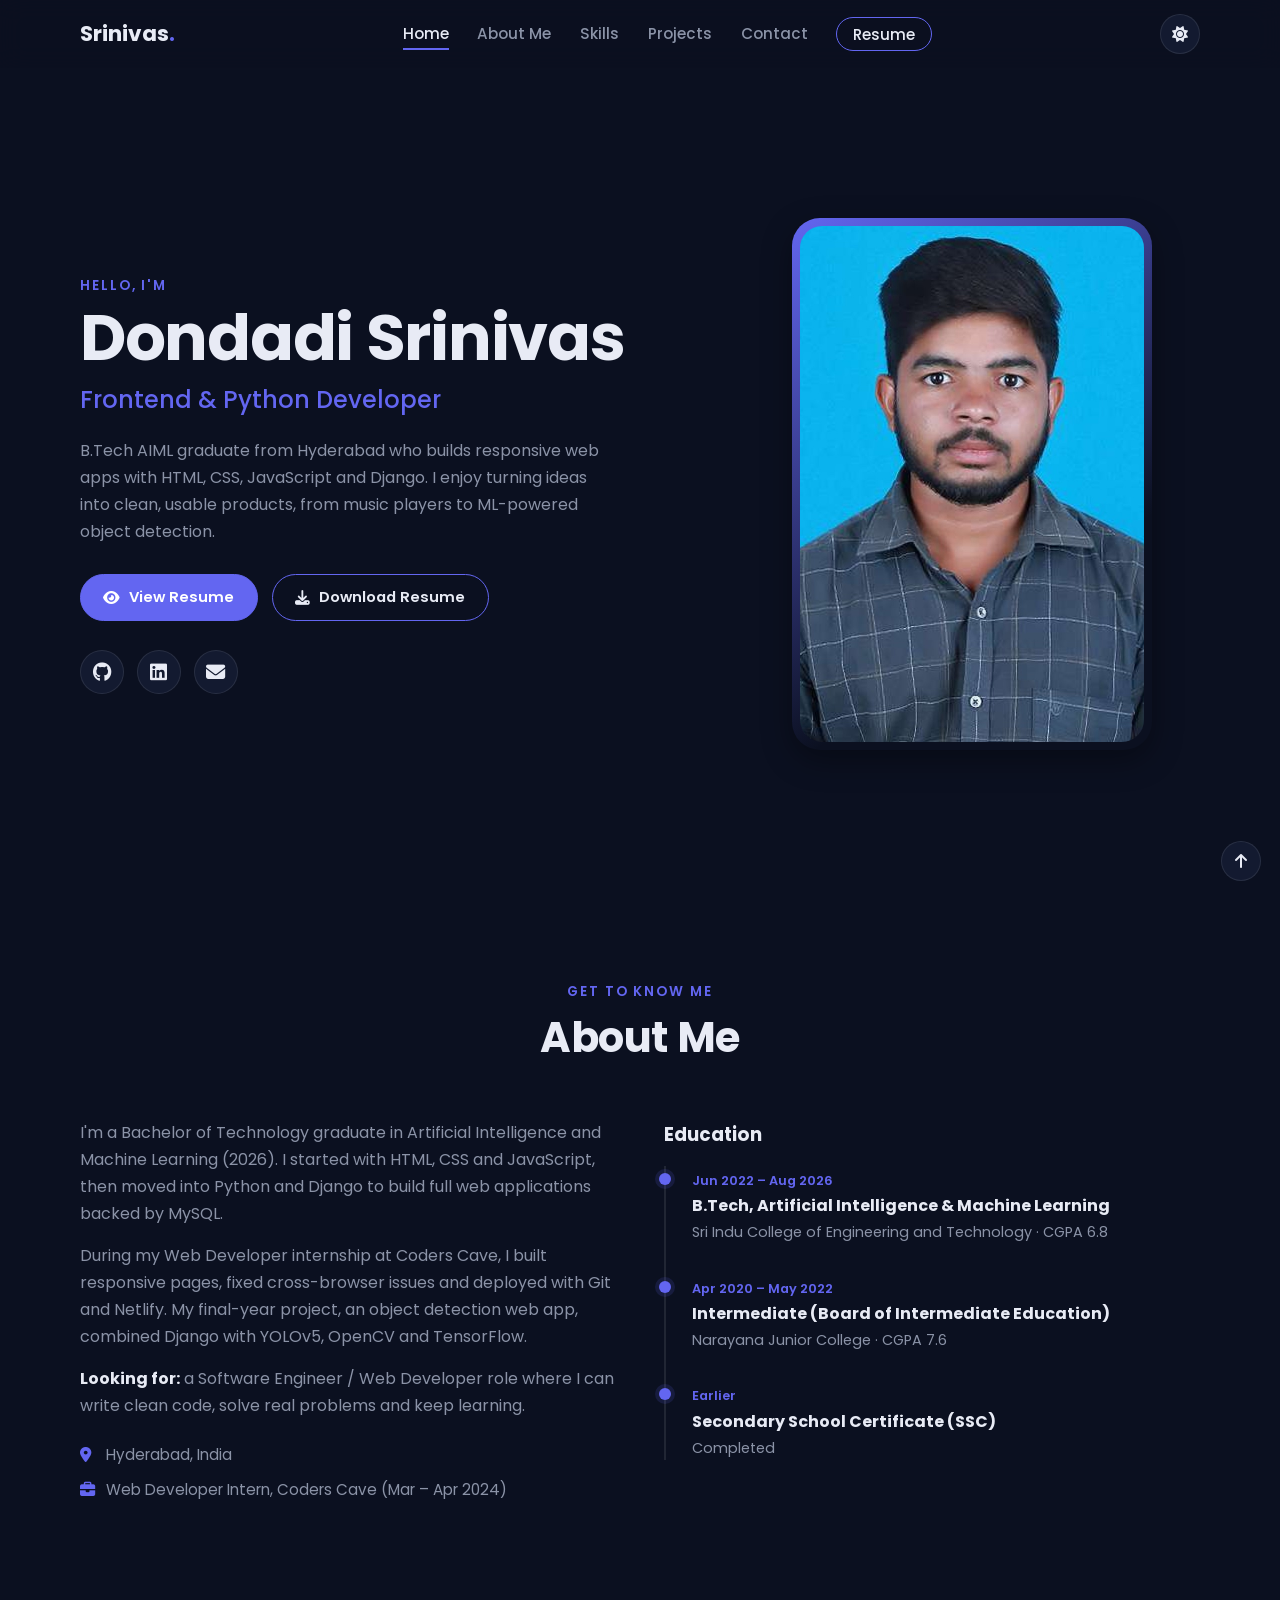
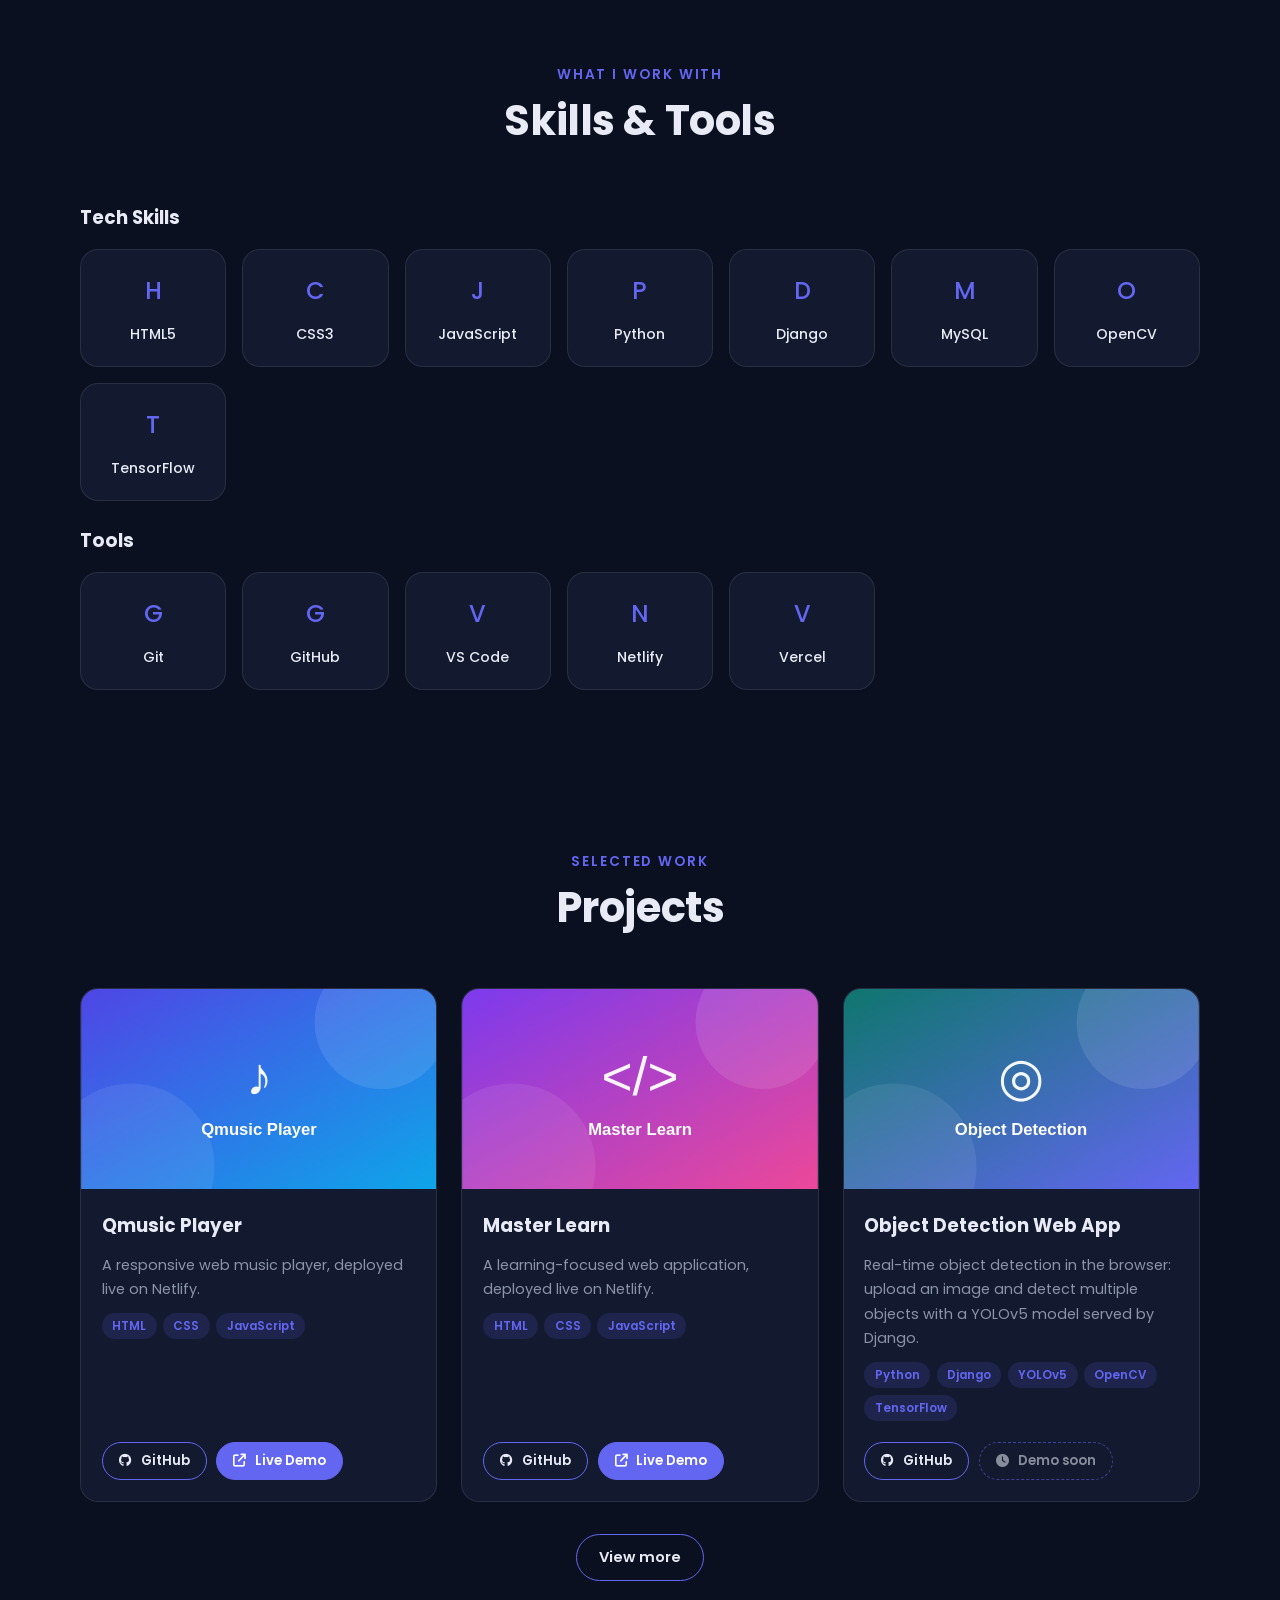
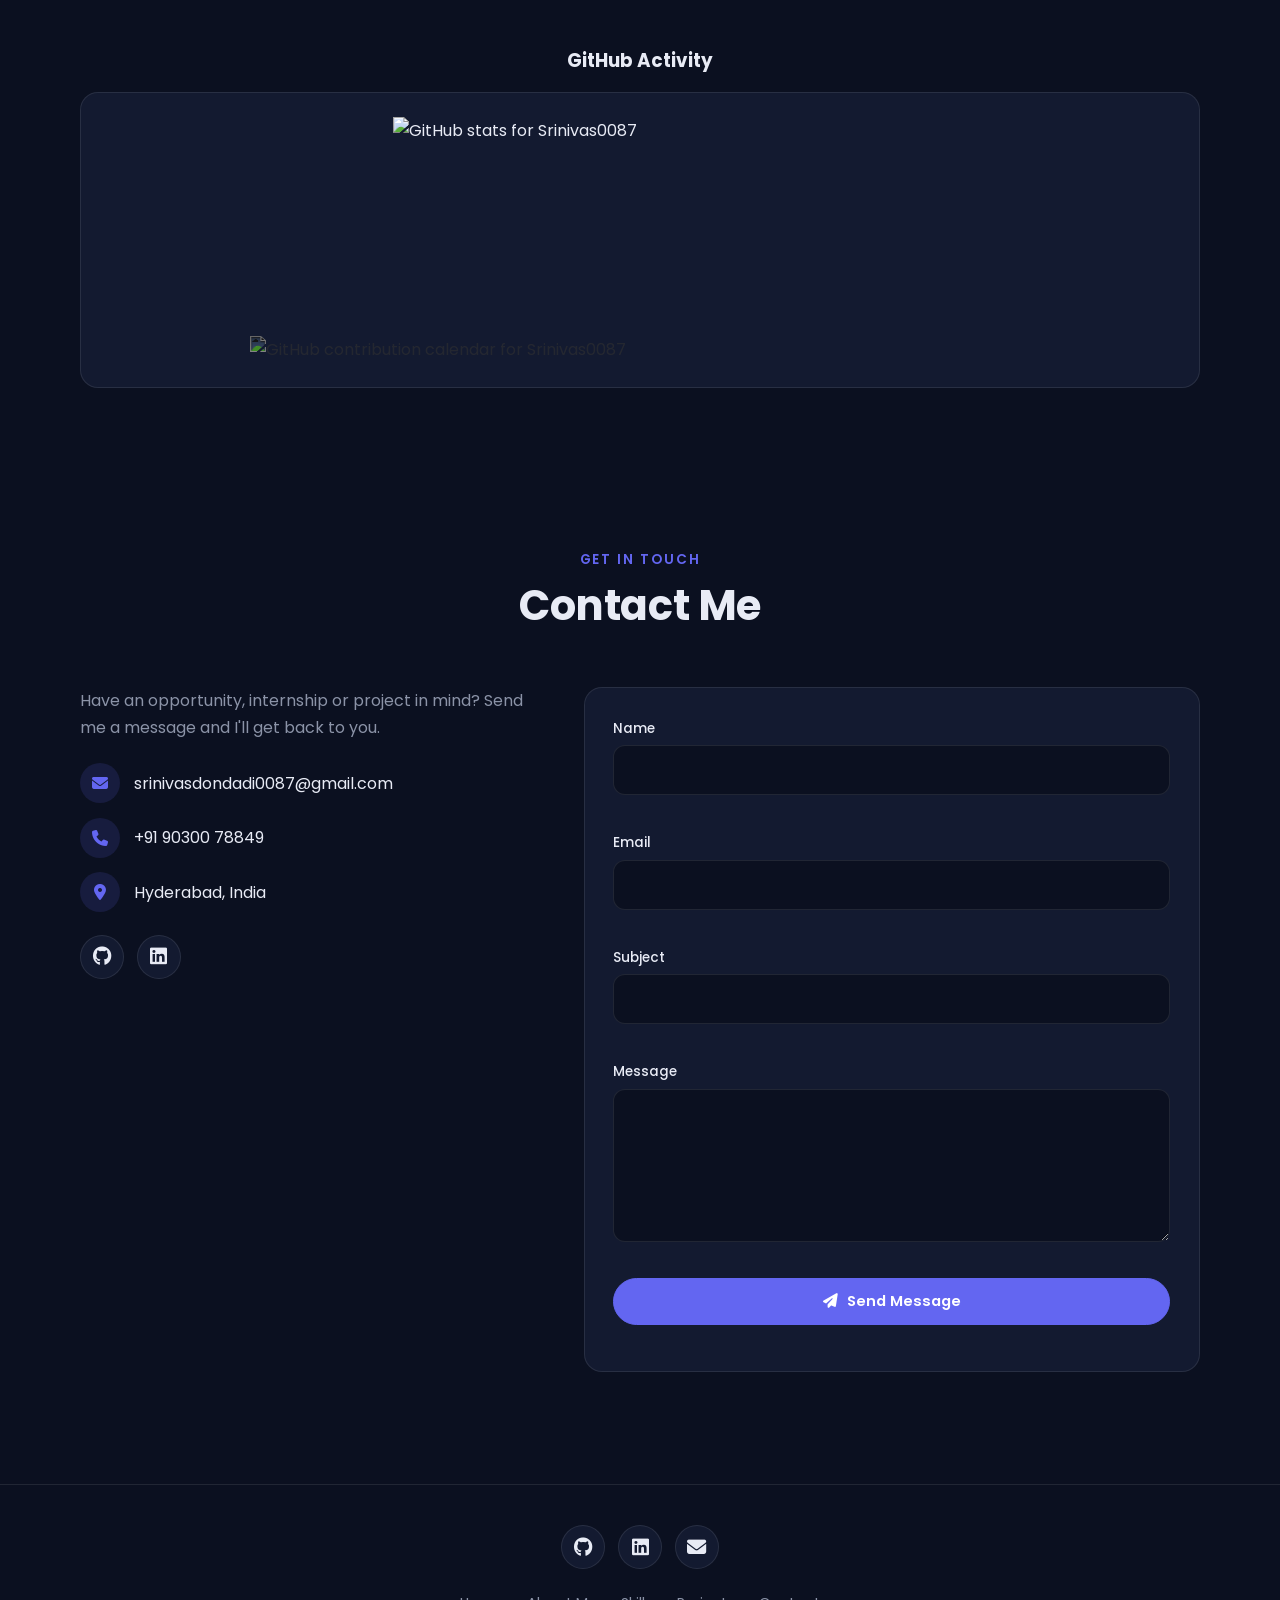
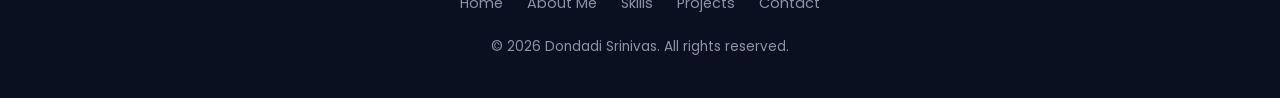
==== PORTFILO/index.html @ fb0a95f9 "add the new codes commited" ====
<!DOCTYPE html>
<html lang="en" data-theme="dark">
<head>
  <meta charset="UTF-8" />
  <meta name="viewport" content="width=device-width, initial-scale=1.0" />
  <title>Dondadi Srinivas | Frontend &amp; Python Developer</title>
  <meta name="description" content="Portfolio of Dondadi Srinivas, B.Tech AIML graduate and frontend / Python (Django) developer based in Hyderabad, India." />
  <meta name="theme-color" content="#0b1020" />
  <link rel="icon" href="data:image/svg+xml,%3Csvg xmlns='http://www.w3.org/2000/svg' viewBox='0 0 100 100'%3E%3Crect width='100' height='100' rx='22' fill='%236366f1'/%3E%3Ctext x='50' y='68' font-size='56' font-family='Arial' font-weight='700' fill='white' text-anchor='middle'%3ES%3C/text%3E%3C/svg%3E" />
  <link rel="preconnect" href="https://fonts.googleapis.com" />
  <link rel="preconnect" href="https://fonts.gstatic.com" crossorigin />
  <link rel="stylesheet" href="https://fonts.googleapis.com/css2?family=Poppins:wght@300;400;500;600;700&display=swap" />
  <link rel="stylesheet" href="https://cdnjs.cloudflare.com/ajax/libs/font-awesome/6.7.2/css/all.min.css" crossorigin="anonymous" referrerpolicy="no-referrer" />
  <link rel="stylesheet" href="style.css" />
  <script>
    // Apply saved theme before paint (avoids flash)
    try { var t = localStorage.getItem("theme"); if (t) document.documentElement.setAttribute("data-theme", t); } catch (e) {}
  </script>
</head>
<body>
  <a class="skip-link" href="#home">Skip to content</a>

  <header id="navbar">
    <nav class="nav container" aria-label="Main">
      <a href="#home" class="logo">Srinivas<span>.</span></a>
      <ul class="nav-links" id="nav-links">
        <li><a href="#home">Home</a></li>
        <li><a href="#about">About Me</a></li>
        <li><a href="#skills">Skills</a></li>
        <li><a href="#projects">Projects</a></li>
        <li><a href="#contact">Contact</a></li>
        <li><a href="assets/Dondadi-Srinivas-Resume.pdf" target="_blank" rel="noopener" class="nav-resume">Resume</a></li>
      </ul>
      <div class="nav-actions">
        <button class="icon-btn" id="theme-toggle" aria-label="Toggle dark / light mode"><i class="fa-solid fa-moon"></i></button>
        <button class="icon-btn menu-btn" id="menu-btn" aria-label="Open menu" aria-expanded="false" aria-controls="nav-links"><i class="fa-solid fa-bars"></i></button>
      </div>
    </nav>
  </header>

  <main>
    <!-- HOME -->
    <section id="home" class="hero container">
      <div class="hero-text reveal">
        <p class="eyebrow">Hello, I'm</p>
        <h1>Dondadi Srinivas</h1>
        <p class="role">Frontend &amp; Python Developer</p>
        <p class="intro">
          B.Tech AIML graduate from Hyderabad who builds responsive web apps with HTML, CSS, JavaScript and Django.
          I enjoy turning ideas into clean, usable products, from music players to ML-powered object detection.
        </p>
        <div class="btn-row">
          <!-- TODO: replace href with your Google Drive "view" link -->
          <a class="btn btn-primary" id="view-resume" href="assets/Dondadi-Srinivas-Resume.pdf" target="_blank" rel="noopener"><i class="fa-solid fa-eye"></i> View Resume</a>
          <a class="btn btn-outline" href="assets/Dondadi-Srinivas-Resume.pdf" download="Dondadi-Srinivas-Resume.pdf"><i class="fa-solid fa-download"></i> Download Resume</a>
        </div>
        <div class="socials">
          <a href="https://github.com/Srinivas0087" target="_blank" rel="noopener" aria-label="GitHub"><i class="fa-brands fa-github"></i></a>
          <a href="https://www.linkedin.com/in/srinivas-dondadi/" target="_blank" rel="noopener" aria-label="LinkedIn"><i class="fa-brands fa-linkedin"></i></a>
          <a href="mailto:srinivasdondadi0087@gmail.com" aria-label="Email"><i class="fa-solid fa-envelope"></i></a>
        </div>
      </div>
      <div class="hero-photo reveal">
        <div class="photo-ring"><img src="assets/profile.jpg" alt="Portrait of Dondadi Srinivas" width="388" height="516" /></div>
      </div>
    </section>

    <!-- ABOUT + EDUCATION -->
    <section id="about" class="section container">
      <header class="section-head reveal"><p class="eyebrow">Get to know me</p><h2>About Me</h2></header>
      <div class="about-grid">
        <div class="reveal">
          <p>I'm a Bachelor of Technology graduate in Artificial Intelligence and Machine Learning (2026). I started with HTML, CSS and JavaScript, then moved into Python and Django to build full web applications backed by MySQL.</p>
          <p>During my Web Developer internship at Coders Cave, I built responsive pages, fixed cross-browser issues and deployed with Git and Netlify. My final-year project, an object detection web app, combined Django with YOLOv5, OpenCV and TensorFlow.</p>
          <p><strong>Looking for:</strong> a Software Engineer / Web Developer role where I can write clean code, solve real problems and keep learning.</p>
          <ul class="facts">
            <li><i class="fa-solid fa-location-dot"></i> Hyderabad, India</li>
            <li><i class="fa-solid fa-briefcase"></i> Web Developer Intern, Coders Cave (Mar – Apr 2024)</li>
          </ul>
        </div>
        <div class="reveal">
          <h3 class="sub">Education</h3>
          <ol class="timeline">
            <li>
              <span class="when">Jun 2022 – Aug 2026</span>
              <h4>B.Tech, Artificial Intelligence &amp; Machine Learning</h4>
              <p>Sri Indu College of Engineering and Technology · CGPA 6.8</p>
            </li>
            <li>
              <span class="when">Apr 2020 – May 2022</span>
              <h4>Intermediate (Board of Intermediate Education)</h4>
              <p>Narayana Junior College · CGPA 7.6</p>
            </li>
            <li>
              <span class="when">Earlier</span>
              <h4>Secondary School Certificate (SSC)</h4>
              <p>Completed</p>
            </li>
          </ol>
        </div>
      </div>
    </section>

    <!-- SKILLS -->
    <section id="skills" class="section container">
      <header class="section-head reveal"><p class="eyebrow">What I work with</p><h2>Skills &amp; Tools</h2></header>
      <h3 class="sub reveal">Tech Skills</h3>
      <ul class="chips reveal" id="tech-skills"></ul>
      <h3 class="sub reveal">Tools</h3>
      <ul class="chips reveal" id="tools"></ul>
    </section>

    <!-- PROJECTS -->
    <section id="projects" class="section container">
      <header class="section-head reveal"><p class="eyebrow">Selected work</p><h2>Projects</h2></header>
      <div class="cards" id="project-grid"></div>
      <div class="center"><button class="btn btn-outline" id="more-btn" hidden>View more</button></div>

      <h3 class="sub reveal github-title">GitHub Activity</h3>
      <div class="github reveal">
        <img id="gh-stats" alt="GitHub stats for Srinivas0087" loading="lazy" width="495" height="195"
             src="https://github-readme-stats.vercel.app/api?username=Srinivas0087&show_icons=true&hide_border=true&bg_color=00000000&title_color=6366f1&icon_color=6366f1&text_color=8b93a7" />
        <img id="gh-calendar" alt="GitHub contribution calendar for Srinivas0087" loading="lazy"
             src="https://ghchart.rshah.org/6366f1/Srinivas0087" />
      </div>
    </section>

    <!-- CONTACT -->
    <section id="contact" class="section container">
      <header class="section-head reveal"><p class="eyebrow">Get in touch</p><h2>Contact Me</h2></header>
      <div class="contact-grid">
        <div class="contact-info reveal">
          <p>Have an opportunity, internship or project in mind? Send me a message and I'll get back to you.</p>
          <ul>
            <li><i class="fa-solid fa-envelope"></i><a href="mailto:srinivasdondadi0087@gmail.com">srinivasdondadi0087@gmail.com</a></li>
            <li><i class="fa-solid fa-phone"></i><a href="tel:+919030078849">+91 90300 78849</a></li>
            <li><i class="fa-solid fa-location-dot"></i><span>Hyderabad, India</span></li>
          </ul>
          <div class="socials">
            <a href="https://github.com/Srinivas0087" target="_blank" rel="noopener" aria-label="GitHub"><i class="fa-brands fa-github"></i></a>
            <a href="https://www.linkedin.com/in/srinivas-dondadi/" target="_blank" rel="noopener" aria-label="LinkedIn"><i class="fa-brands fa-linkedin"></i></a>
          </div>
        </div>
        <form id="contact-form" class="form reveal" novalidate>
          <div class="field"><label for="name">Name</label><input id="name" name="name" type="text" autocomplete="name" required minlength="2" /><small class="err" data-for="name"></small></div>
          <div class="field"><label for="email">Email</label><input id="email" name="email" type="email" autocomplete="email" required /><small class="err" data-for="email"></small></div>
          <div class="field"><label for="subject">Subject</label><input id="subject" name="subject" type="text" required minlength="3" /><small class="err" data-for="subject"></small></div>
          <div class="field"><label for="message">Message</label><textarea id="message" name="message" rows="5" required minlength="10"></textarea><small class="err" data-for="message"></small></div>
          <button class="btn btn-primary" type="submit"><i class="fa-solid fa-paper-plane"></i> Send Message</button>
          <p class="status" id="form-status" role="status" aria-live="polite"></p>
        </form>
      </div>
    </section>
  </main>

  <footer class="footer">
    <div class="container footer-inner">
      <div class="socials">
        <a href="https://github.com/Srinivas0087" target="_blank" rel="noopener" aria-label="GitHub"><i class="fa-brands fa-github"></i></a>
        <a href="https://www.linkedin.com/in/srinivas-dondadi/" target="_blank" rel="noopener" aria-label="LinkedIn"><i class="fa-brands fa-linkedin"></i></a>
        <a href="mailto:srinivasdondadi0087@gmail.com" aria-label="Email"><i class="fa-solid fa-envelope"></i></a>
      </div>
      <ul class="footer-links">
        <li><a href="#home">Home</a></li><li><a href="#about">About Me</a></li><li><a href="#skills">Skills</a></li><li><a href="#projects">Projects</a></li><li><a href="#contact">Contact</a></li>
      </ul>
      <p>&copy; <span id="year">2026</span> Dondadi Srinivas. All rights reserved.</p>
    </div>
  </footer>

  <button class="to-top icon-btn" id="to-top" aria-label="Back to top" hidden><i class="fa-solid fa-arrow-up"></i></button>
  <script src="script.js"></script>
</body>
</html>
---- PORTFILO/style.css ----
/* ===== THEME: 3 core colours (ink / surface / accent) + one font (Poppins) ===== */
:root {
  --accent: #6366f1;
  --accent-soft: rgba(99, 102, 241, 0.14);
  --radius: 18px;
  --nav-h: 68px;
  --bg: #0b1020;
  --surface: #131a30;
  --text: #e8ebf5;
  --muted: #8b93a7;
  --line: rgba(255, 255, 255, 0.09);
  --shadow: 0 10px 30px rgba(0, 0, 0, 0.35);
}
:root[data-theme="light"] {
  --bg: #f6f7fb;
  --surface: #ffffff;
  --text: #0f1530;
  --muted: #5b6478;
  --line: rgba(15, 21, 48, 0.1);
  --shadow: 0 10px 30px rgba(15, 21, 48, 0.08);
}

*, *::before, *::after { box-sizing: border-box; margin: 0; padding: 0; }
html { scroll-behavior: smooth; scroll-padding-top: var(--nav-h); -webkit-text-size-adjust: 100%; }
body {
  font-family: "Poppins", system-ui, sans-serif;
  background: var(--bg); color: var(--text);
  line-height: 1.7; overflow-x: hidden;
  transition: background 0.3s, color 0.3s;
}
img { max-width: 100%; display: block; }
a { color: inherit; text-decoration: none; }
ul, ol { list-style: none; }
p { color: var(--muted); }
p + p { margin-top: 0.9rem; }
:focus-visible { outline: 2px solid var(--accent); outline-offset: 3px; border-radius: 6px; }

.container { width: min(1120px, 100% - 2.5rem); margin-inline: auto; }
.skip-link { position: absolute; left: -999px; top: 0; background: var(--accent); color: #fff; padding: 0.5rem 1rem; z-index: 200; }
.skip-link:focus { left: 0.5rem; top: 0.5rem; }

/* ===== NAVBAR (sticky) ===== */
#navbar {
  position: sticky; top: 0; z-index: 100; height: var(--nav-h);
  background: color-mix(in srgb, var(--bg) 82%, transparent);
  backdrop-filter: blur(12px); -webkit-backdrop-filter: blur(12px);
  border-bottom: 1px solid transparent; transition: border-color 0.3s;
}
#navbar.scrolled { border-bottom-color: var(--line); }
.nav { height: var(--nav-h); display: flex; align-items: center; justify-content: space-between; gap: 1rem; }
.logo { font-weight: 700; font-size: 1.35rem; }
.logo span { color: var(--accent); }
.nav-links { display: flex; align-items: center; gap: 1.8rem; }
.nav-links a { font-size: 0.95rem; font-weight: 500; color: var(--muted); position: relative; transition: color 0.25s; }
.nav-links a:hover, .nav-links a.active { color: var(--text); }
.nav-links a:not(.nav-resume)::after {
  content: ""; position: absolute; left: 0; bottom: -6px; height: 2px; width: 100%;
  background: var(--accent); transform: scaleX(0); transform-origin: left; transition: transform 0.3s;
}
.nav-links a.active::after, .nav-links a:not(.nav-resume):hover::after { transform: scaleX(1); }
.nav-resume { border: 1.5px solid var(--accent); color: var(--text) !important; padding: 0.35rem 1rem; border-radius: 999px; transition: background 0.25s; }
.nav-resume:hover { background: var(--accent); color: #fff !important; }
.nav-actions { display: flex; gap: 0.5rem; }
.icon-btn {
  width: 40px; height: 40px; border-radius: 50%; border: 1px solid var(--line);
  background: var(--surface); color: var(--text); cursor: pointer; font-size: 1rem;
  display: grid; place-items: center; transition: transform 0.2s, border-color 0.2s;
}
.icon-btn:hover { transform: translateY(-2px); border-color: var(--accent); }
.menu-btn { display: none; }

/* ===== BUTTONS ===== */
.btn {
  display: inline-flex; align-items: center; justify-content: center; gap: 0.55rem;
  padding: 0.75rem 1.4rem; border-radius: 999px; font: 600 0.92rem "Poppins", sans-serif;
  border: 1.5px solid var(--accent); cursor: pointer; transition: transform 0.2s, box-shadow 0.2s, background 0.2s, color 0.2s;
}
.btn-primary { background: var(--accent); color: #fff; }
.btn-primary:hover { transform: translateY(-3px); box-shadow: 0 10px 24px var(--accent-soft), 0 6px 16px rgba(99, 102, 241, 0.35); }
.btn-outline { background: transparent; color: var(--text); }
.btn-outline:hover { transform: translateY(-3px); background: var(--accent-soft); }
.btn.disabled { opacity: 0.55; pointer-events: none; border-style: dashed; }
.btn-sm { padding: 0.5rem 1rem; font-size: 0.82rem; }

/* ===== HERO ===== */
.hero { min-height: calc(100svh - var(--nav-h)); display: grid; grid-template-columns: 1.15fr 0.85fr; align-items: center; gap: 3rem; padding: 3rem 0; }
.eyebrow { color: var(--accent); font-weight: 600; font-size: 0.85rem; letter-spacing: 0.14em; text-transform: uppercase; }
.hero h1 { font-size: clamp(2.2rem, 6vw, 4rem); line-height: 1.1; margin: 0.4rem 0; letter-spacing: -0.02em; }
.role { font-size: clamp(1.1rem, 2.4vw, 1.5rem); font-weight: 500; color: var(--accent); margin-bottom: 1rem; }
.intro { max-width: 54ch; margin-bottom: 1.8rem; }
.btn-row { display: flex; flex-wrap: wrap; gap: 0.9rem; margin-bottom: 1.8rem; }
.socials { display: flex; gap: 0.8rem; }
.socials a { width: 44px; height: 44px; border-radius: 50%; display: grid; place-items: center; background: var(--surface); border: 1px solid var(--line); font-size: 1.2rem; transition: transform 0.2s, background 0.2s, color 0.2s; }
.socials a:hover { background: var(--accent); color: #fff; transform: translateY(-3px); }
.hero-photo { display: flex; justify-content: center; }
.photo-ring { padding: 8px; border-radius: 28px; background: linear-gradient(145deg, var(--accent), transparent 70%); box-shadow: var(--shadow); width: min(100%, 360px); }
.photo-ring img { width: 100%; aspect-ratio: 4 / 5; object-fit: cover; object-position: top; border-radius: 22px; }

/* ===== SECTIONS ===== */
.section { padding: 5rem 0; }
.section-head { text-align: center; margin-bottom: 2.8rem; }
.section-head h2 { font-size: clamp(1.8rem, 4.5vw, 2.6rem); letter-spacing: -0.01em; }
.sub { font-size: 1.15rem; margin: 1.5rem 0 1rem; }
.center { text-align: center; margin-top: 2rem; }

/* ABOUT */
.about-grid { display: grid; grid-template-columns: 1fr 1fr; gap: 3rem; align-items: start; }
.about-grid strong { color: var(--text); }
.facts { margin-top: 1.4rem; display: grid; gap: 0.6rem; color: var(--muted); font-size: 0.95rem; }
.facts i { color: var(--accent); width: 1.4rem; }
.about-grid .sub { margin-top: 0; }
.timeline { position: relative; padding-left: 1.6rem; border-left: 2px solid var(--line); }
.timeline li { position: relative; padding-bottom: 1.8rem; }
.timeline li:last-child { padding-bottom: 0; }
.timeline li::before { content: ""; position: absolute; left: calc(-1.6rem - 7px); top: 0.45rem; width: 12px; height: 12px; border-radius: 50%; background: var(--accent); box-shadow: 0 0 0 4px var(--accent-soft); }
.when { font-size: 0.8rem; color: var(--accent); font-weight: 600; }
.timeline h4 { font-size: 1rem; line-height: 1.4; margin: 0.15rem 0; }
.timeline p { font-size: 0.9rem; }

/* SKILLS */
.chips { display: grid; grid-template-columns: repeat(auto-fill, minmax(130px, 1fr)); gap: 1rem; }
.chip { display: flex; flex-direction: column; align-items: center; gap: 0.6rem; padding: 1.2rem 0.8rem; background: var(--surface); border: 1px solid var(--line); border-radius: var(--radius); font-size: 0.88rem; font-weight: 500; transition: transform 0.25s, border-color 0.25s, box-shadow 0.25s; }
.chip:hover { transform: translateY(-5px); border-color: var(--accent); box-shadow: var(--shadow); }
.chip img { width: 44px; height: 44px; object-fit: contain; }
.chip .mono { width: 44px; height: 44px; display: grid; place-items: center; font-size: 1.5rem; color: var(--accent); }

/* PROJECTS */
.cards { display: grid; grid-template-columns: repeat(3, 1fr); gap: 1.5rem; }
.card { display: flex; flex-direction: column; background: var(--surface); border: 1px solid var(--line); border-radius: var(--radius); overflow: hidden; transition: transform 0.3s, box-shadow 0.3s, border-color 0.3s; }
.card:hover { transform: translateY(-6px); box-shadow: var(--shadow); border-color: var(--accent); }
.card-img { aspect-ratio: 16 / 9; overflow: hidden; background: var(--accent-soft); }
.card-img img { width: 100%; height: 100%; object-fit: cover; transition: transform 0.5s; }
.card:hover .card-img img { transform: scale(1.05); }
.card-body { padding: 1.3rem; display: flex; flex-direction: column; gap: 0.7rem; flex: 1; }
.card h3 { font-size: 1.15rem; }
.card p { font-size: 0.9rem; }
.tags { display: flex; flex-wrap: wrap; gap: 0.4rem; }
.tags li { font-size: 0.74rem; font-weight: 600; padding: 0.2rem 0.65rem; border-radius: 999px; background: var(--accent-soft); color: var(--accent); }
.card-actions { margin-top: auto; padding-top: 0.6rem; display: flex; gap: 0.6rem; flex-wrap: wrap; }
.github-title { text-align: center; margin-top: 4rem; }
.github { display: flex; flex-wrap: wrap; justify-content: center; align-items: center; gap: 1.5rem; background: var(--surface); border: 1px solid var(--line); border-radius: var(--radius); padding: 1.5rem; }
.github img { max-width: 100%; height: auto; }
#gh-calendar { width: 100%; max-width: 780px; }
:root[data-theme="dark"] #gh-calendar { filter: invert(0.92) hue-rotate(180deg) brightness(1.05); }

/* CONTACT */
.contact-grid { display: grid; grid-template-columns: 0.85fr 1.15fr; gap: 3rem; align-items: start; }
.contact-info ul { margin: 1.4rem 0; display: grid; gap: 0.9rem; }
.contact-info li { display: flex; align-items: center; gap: 0.9rem; word-break: break-word; }
.contact-info li i { width: 40px; height: 40px; flex: none; display: grid; place-items: center; border-radius: 50%; background: var(--accent-soft); color: var(--accent); }
.contact-info a:hover { color: var(--accent); }
.form { background: var(--surface); border: 1px solid var(--line); border-radius: var(--radius); padding: 1.8rem; display: grid; gap: 1.1rem; }
.field { display: grid; gap: 0.35rem; }
label { font-size: 0.85rem; font-weight: 500; }
input, textarea { width: 100%; font: inherit; font-size: 0.95rem; color: var(--text); background: var(--bg); border: 1.5px solid var(--line); border-radius: 12px; padding: 0.7rem 0.9rem; transition: border-color 0.2s, box-shadow 0.2s; resize: vertical; }
input:focus, textarea:focus { outline: none; border-color: var(--accent); box-shadow: 0 0 0 4px var(--accent-soft); }
.field.invalid input, .field.invalid textarea { border-color: #ef4444; }
.err { color: #ef4444; font-size: 0.78rem; min-height: 1em; }
.status { font-size: 0.9rem; }
.status.ok { color: #22c55e; }

/* FOOTER */
.footer { border-top: 1px solid var(--line); padding: 2.5rem 0; margin-top: 2rem; }
.footer-inner { display: grid; justify-items: center; gap: 1.2rem; text-align: center; }
.footer-links { display: flex; flex-wrap: wrap; justify-content: center; gap: 0.5rem 1.5rem; }
.footer-links a { color: var(--muted); font-size: 0.9rem; }
.footer-links a:hover { color: var(--accent); }
.footer p { font-size: 0.85rem; }
.to-top { position: fixed; right: 1.2rem; bottom: 1.2rem; z-index: 90; }

/* ===== SCROLL REVEAL ===== */
.reveal { opacity: 0; transform: translateY(24px); transition: opacity 0.7s ease, transform 0.7s ease; }
.reveal.visible { opacity: 1; transform: none; }
@media (prefers-reduced-motion: reduce) {
  html { scroll-behavior: auto; }
  .reveal { opacity: 1; transform: none; transition: none; }
  * { animation: none !important; }
}

/* ===== RESPONSIVE (320 / 375 / 576 / 768 / 992 / 1200 / 1440) ===== */
@media (min-width: 1440px) { .container { width: min(1240px, 100% - 4rem); } }

@media (max-width: 992px) {
  .cards { grid-template-columns: repeat(2, 1fr); }
  .about-grid, .contact-grid { gap: 2rem; }
}

@media (max-width: 860px) {
  .menu-btn { display: grid; }
  .nav-links {
    position: absolute; top: var(--nav-h); left: 0; right: 0; flex-direction: column; align-items: stretch; gap: 0;
    background: var(--bg); border-bottom: 1px solid var(--line); padding: 0.5rem 1.25rem 1.2rem;
    max-height: 0; overflow: hidden; visibility: hidden; opacity: 0; transition: max-height 0.35s ease, opacity 0.25s, visibility 0.35s;
  }
  .nav-links.open { max-height: 480px; opacity: 1; visibility: visible; }
  .nav-links li a { display: block; padding: 0.85rem 0; border-bottom: 1px solid var(--line); }
  .nav-links a::after { display: none; }
  .nav-resume { margin-top: 0.8rem; text-align: center; border-bottom: 1.5px solid var(--accent) !important; }
  .hero { grid-template-columns: 1fr; text-align: center; padding-top: 2rem; gap: 2rem; }
  .hero-photo { order: -1; }
  .photo-ring { width: min(70%, 260px); }
  .intro { margin-inline: auto; }
  .btn-row, .hero .socials { justify-content: center; }
  .about-grid, .contact-grid { grid-template-columns: 1fr; }
}

@media (max-width: 640px) {
  .cards { grid-template-columns: 1fr; }
  .section { padding: 3.5rem 0; }
  .chips { grid-template-columns: repeat(auto-fill, minmax(104px, 1fr)); gap: 0.75rem; }
  .form { padding: 1.2rem; }
}

@media (max-width: 380px) {
  .btn-row .btn { width: 100%; }
  .container { width: calc(100% - 2rem); }
}

/* Dark-on-dark brand logos (GitHub, Django, Vercel) inverted in dark mode */
:root[data-theme="dark"] .chip img.adapt { filter: invert(1) brightness(1.1); }
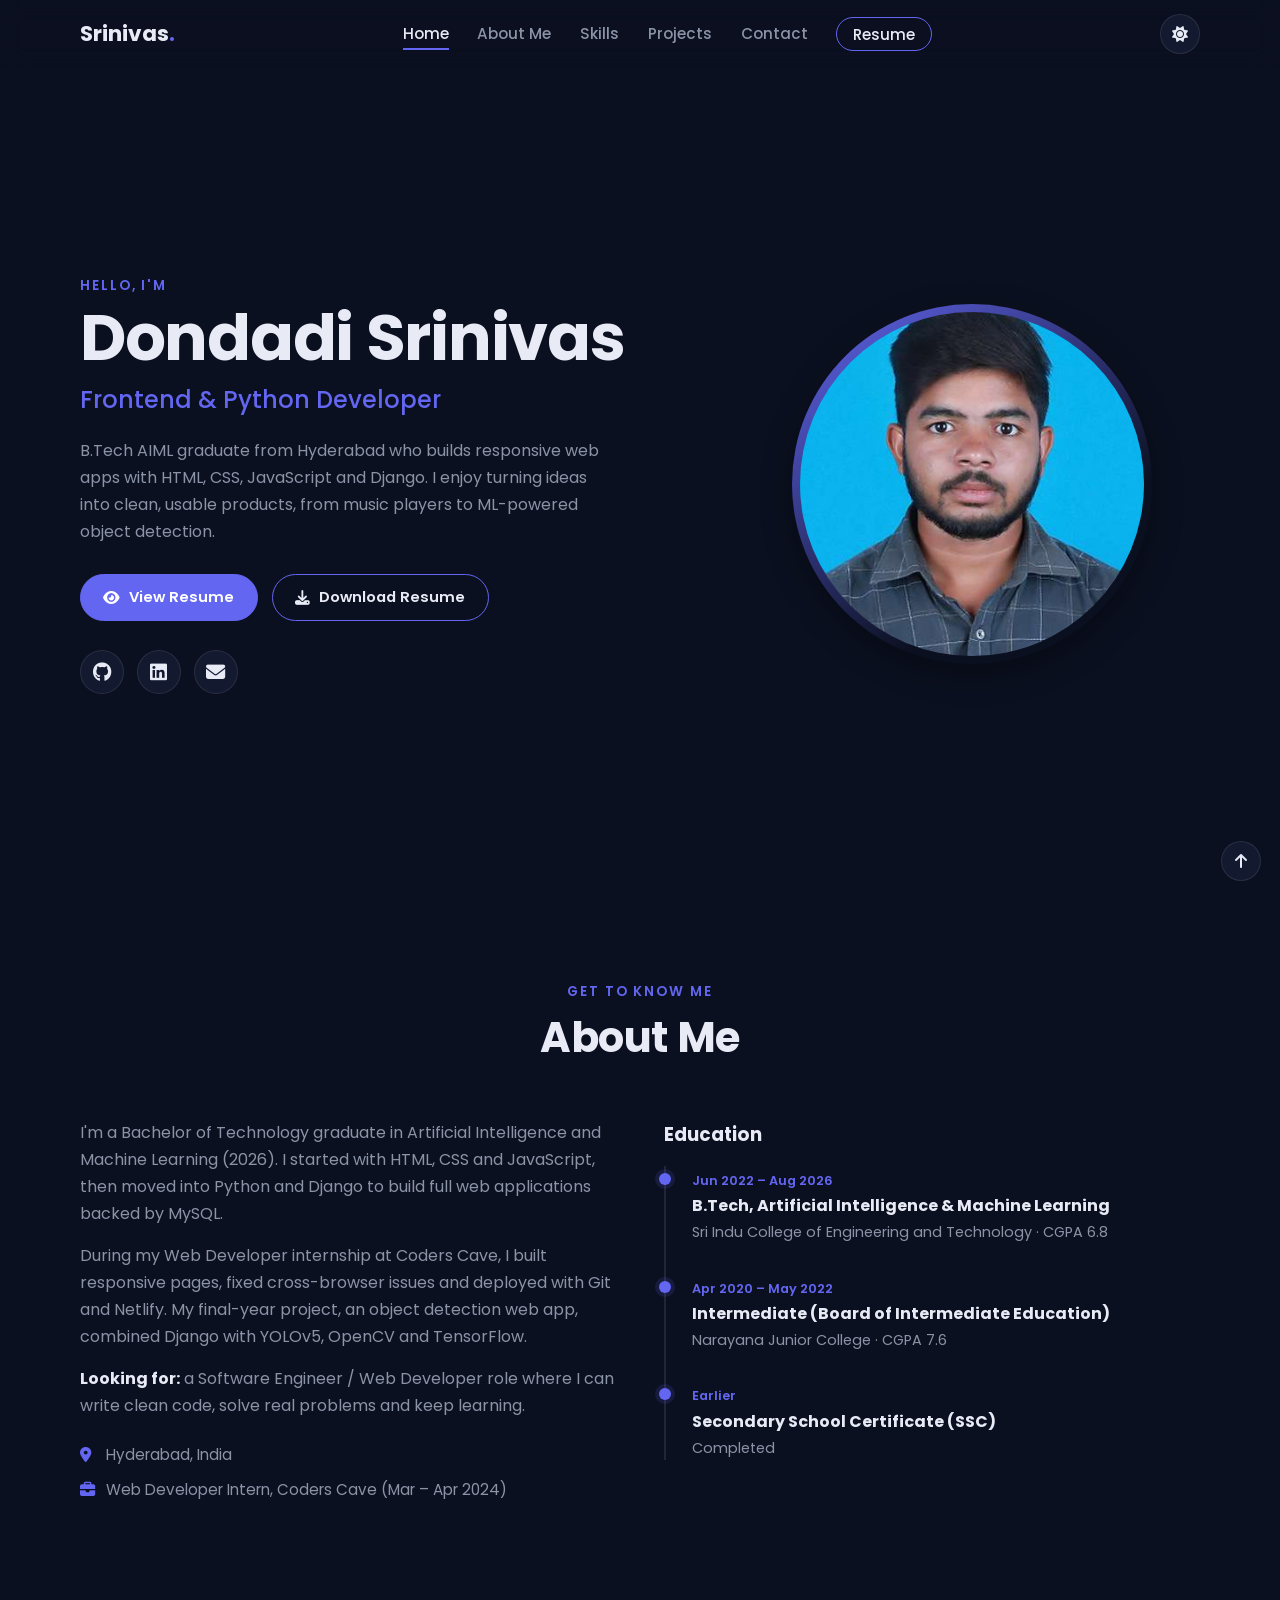
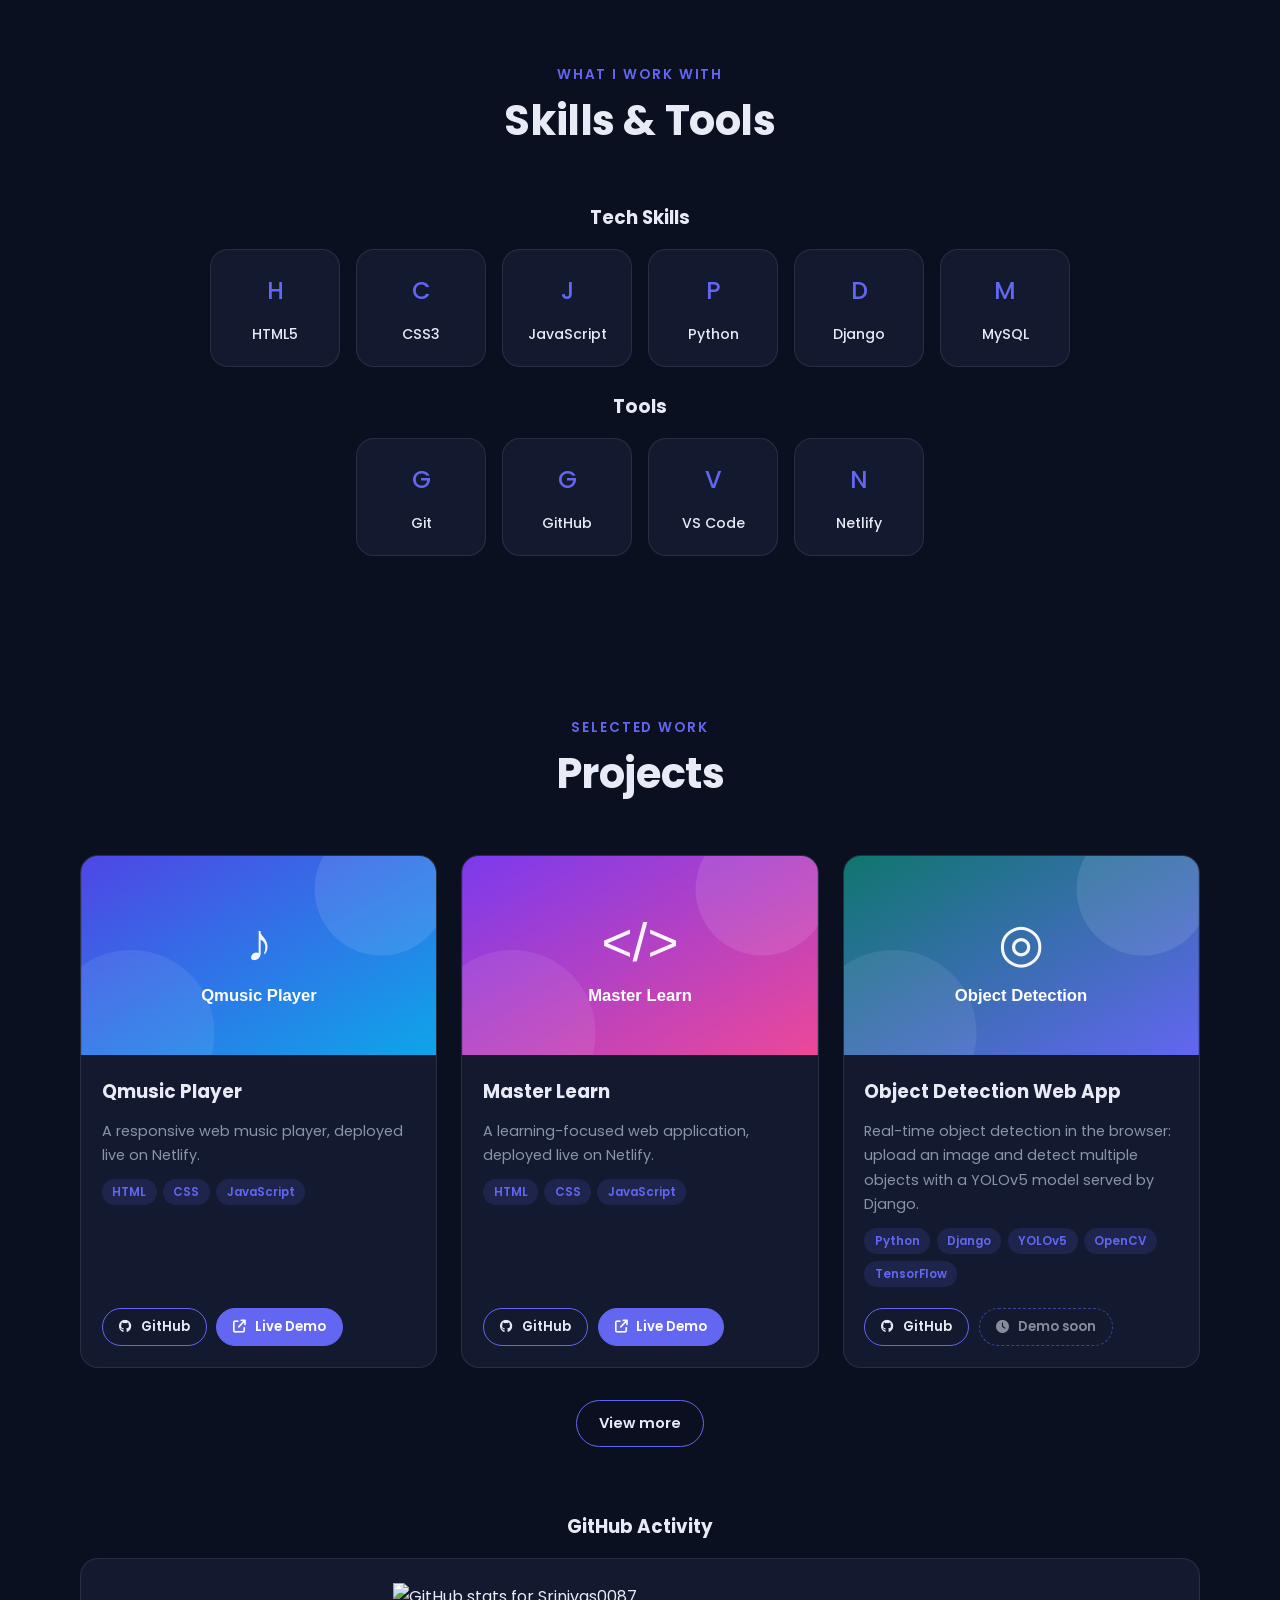
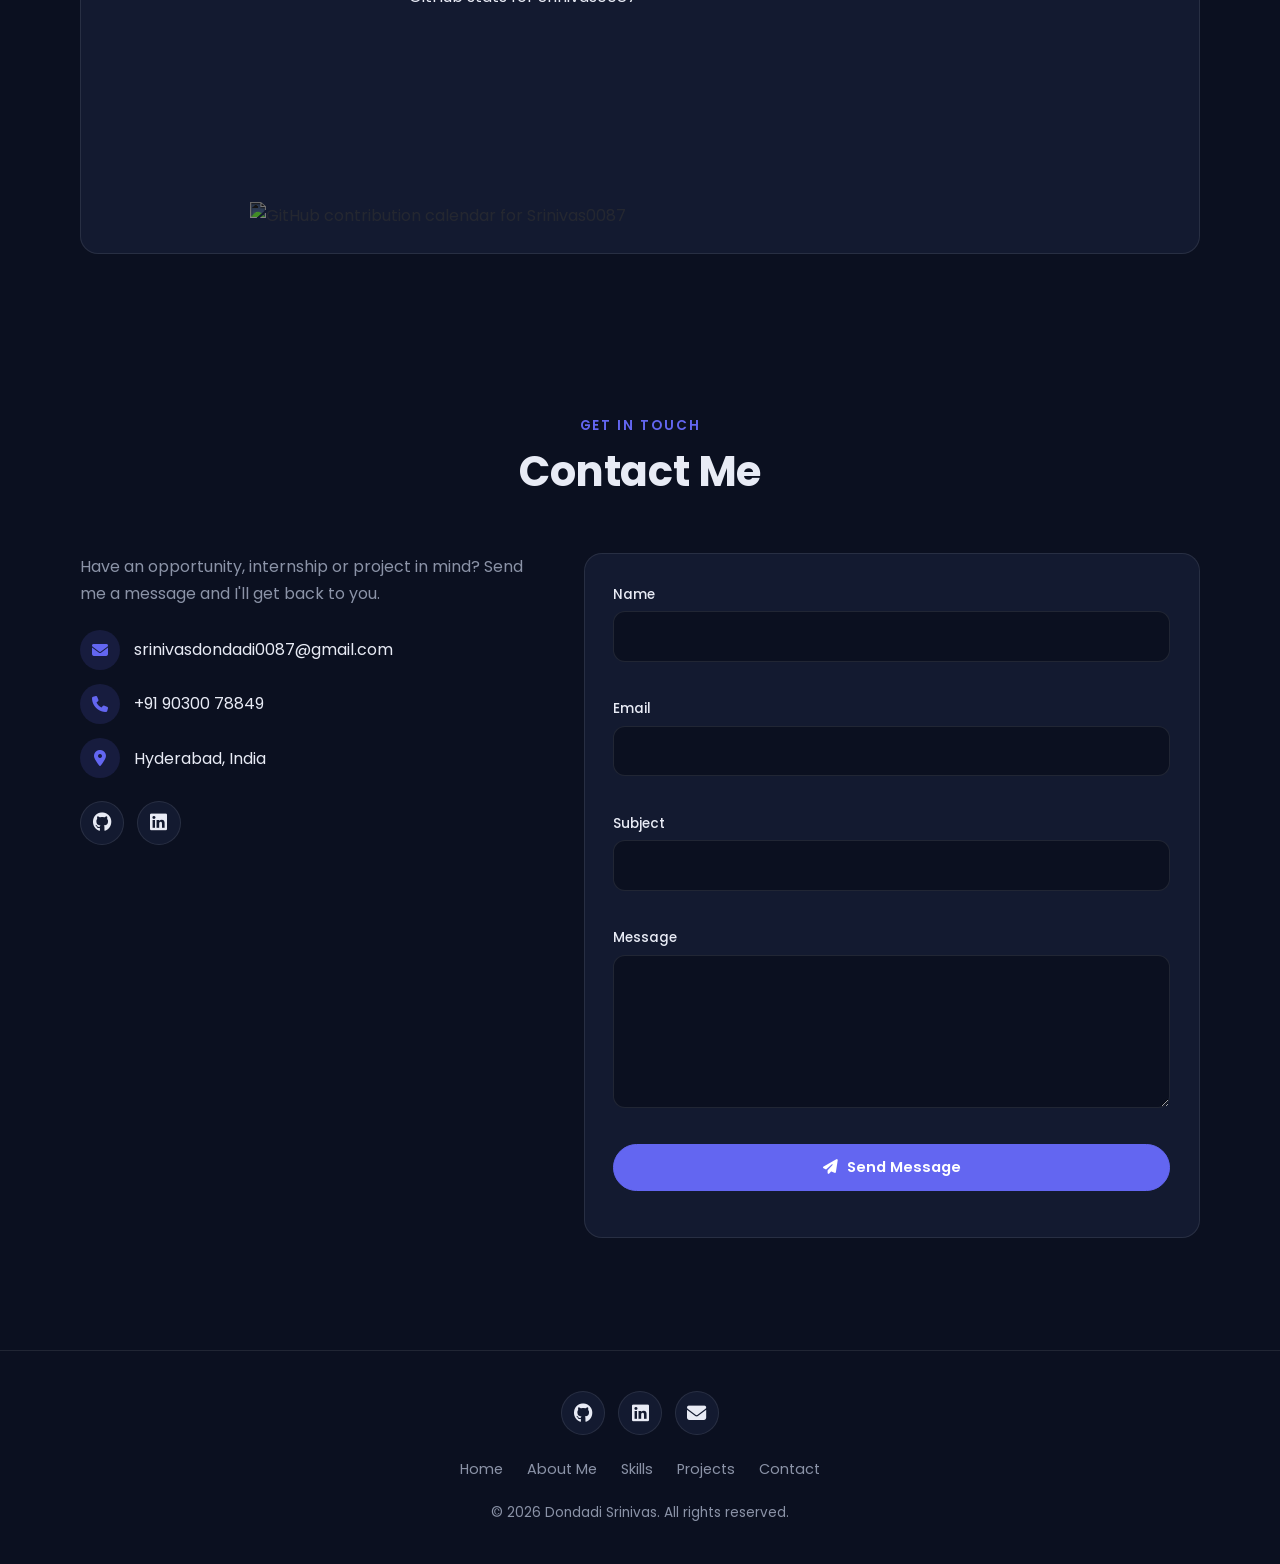
==== commit 6fb85e69: "makedd changed in the css one line to into line by line" ====
--- a/PORTFILO/index.html
+++ b/PORTFILO/index.html
@@ -61,7 +61,7 @@
         </div>
       </div>
       <div class="hero-photo reveal">
-        <div class="photo-ring"><img src="assets/profile.jpg" alt="Portrait of Dondadi Srinivas" width="388" height="516" /></div>
+        <div class="photo-ring"><img src="assets/profile.jpg" alt="Portrait of Dondadi Srinivas" width="360" height="360" /></div>
       </div>
     </section>
 
--- a/PORTFILO/style.css
+++ b/PORTFILO/style.css
@@ -20,201 +20,783 @@
   --shadow: 0 10px 30px rgba(15, 21, 48, 0.08);
 }
 
-*, *::before, *::after { box-sizing: border-box; margin: 0; padding: 0; }
-html { scroll-behavior: smooth; scroll-padding-top: var(--nav-h); -webkit-text-size-adjust: 100%; }
+*,
+*::before,
+*::after {
+  box-sizing: border-box;
+  margin: 0;
+  padding: 0;
+}
+html {
+  scroll-behavior: smooth;
+  scroll-padding-top: var(--nav-h);
+  -webkit-text-size-adjust: 100%;
+}
 body {
   font-family: "Poppins", system-ui, sans-serif;
-  background: var(--bg); color: var(--text);
-  line-height: 1.7; overflow-x: hidden;
-  transition: background 0.3s, color 0.3s;
-}
-img { max-width: 100%; display: block; }
-a { color: inherit; text-decoration: none; }
-ul, ol { list-style: none; }
-p { color: var(--muted); }
-p + p { margin-top: 0.9rem; }
-:focus-visible { outline: 2px solid var(--accent); outline-offset: 3px; border-radius: 6px; }
-
-.container { width: min(1120px, 100% - 2.5rem); margin-inline: auto; }
-.skip-link { position: absolute; left: -999px; top: 0; background: var(--accent); color: #fff; padding: 0.5rem 1rem; z-index: 200; }
-.skip-link:focus { left: 0.5rem; top: 0.5rem; }
+  background: var(--bg);
+  color: var(--text);
+  line-height: 1.7;
+  overflow-x: hidden;
+  transition:
+    background 0.3s,
+    color 0.3s;
+}
+img {
+  max-width: 100%;
+  display: block;
+}
+a {
+  color: inherit;
+  text-decoration: none;
+}
+ul,
+ol {
+  list-style: none;
+}
+p {
+  color: var(--muted);
+}
+p + p {
+  margin-top: 0.9rem;
+}
+:focus-visible {
+  outline: 2px solid var(--accent);
+  outline-offset: 3px;
+  border-radius: 6px;
+}
+
+.container {
+  width: min(1120px, 100% - 2.5rem);
+  margin-inline: auto;
+}
+.skip-link {
+  position: absolute;
+  left: -999px;
+  top: 0;
+  background: var(--accent);
+  color: #fff;
+  padding: 0.5rem 1rem;
+  z-index: 200;
+}
+.skip-link:focus {
+  left: 0.5rem;
+  top: 0.5rem;
+}
 
 /* ===== NAVBAR (sticky) ===== */
 #navbar {
-  position: sticky; top: 0; z-index: 100; height: var(--nav-h);
+  position: sticky;
+  top: 0;
+  z-index: 100;
+  height: var(--nav-h);
   background: color-mix(in srgb, var(--bg) 82%, transparent);
-  backdrop-filter: blur(12px); -webkit-backdrop-filter: blur(12px);
-  border-bottom: 1px solid transparent; transition: border-color 0.3s;
-}
-#navbar.scrolled { border-bottom-color: var(--line); }
-.nav { height: var(--nav-h); display: flex; align-items: center; justify-content: space-between; gap: 1rem; }
-.logo { font-weight: 700; font-size: 1.35rem; }
-.logo span { color: var(--accent); }
-.nav-links { display: flex; align-items: center; gap: 1.8rem; }
-.nav-links a { font-size: 0.95rem; font-weight: 500; color: var(--muted); position: relative; transition: color 0.25s; }
-.nav-links a:hover, .nav-links a.active { color: var(--text); }
+  backdrop-filter: blur(12px);
+  -webkit-backdrop-filter: blur(12px);
+  border-bottom: 1px solid transparent;
+  transition: border-color 0.3s;
+}
+#navbar.scrolled {
+  border-bottom-color: var(--line);
+}
+.nav {
+  height: var(--nav-h);
+  display: flex;
+  align-items: center;
+  justify-content: space-between;
+  gap: 1rem;
+}
+.logo {
+  font-weight: 700;
+  font-size: 1.35rem;
+}
+.logo span {
+  color: var(--accent);
+}
+.nav-links {
+  display: flex;
+  align-items: center;
+  gap: 1.8rem;
+}
+.nav-links a {
+  font-size: 0.95rem;
+  font-weight: 500;
+  color: var(--muted);
+  position: relative;
+  transition: color 0.25s;
+}
+.nav-links a:hover,
+.nav-links a.active {
+  color: var(--text);
+}
 .nav-links a:not(.nav-resume)::after {
-  content: ""; position: absolute; left: 0; bottom: -6px; height: 2px; width: 100%;
-  background: var(--accent); transform: scaleX(0); transform-origin: left; transition: transform 0.3s;
-}
-.nav-links a.active::after, .nav-links a:not(.nav-resume):hover::after { transform: scaleX(1); }
-.nav-resume { border: 1.5px solid var(--accent); color: var(--text) !important; padding: 0.35rem 1rem; border-radius: 999px; transition: background 0.25s; }
-.nav-resume:hover { background: var(--accent); color: #fff !important; }
-.nav-actions { display: flex; gap: 0.5rem; }
+  content: "";
+  position: absolute;
+  left: 0;
+  bottom: -6px;
+  height: 2px;
+  width: 100%;
+  background: var(--accent);
+  transform: scaleX(0);
+  transform-origin: left;
+  transition: transform 0.3s;
+}
+.nav-links a.active::after,
+.nav-links a:not(.nav-resume):hover::after {
+  transform: scaleX(1);
+}
+.nav-resume {
+  border: 1.5px solid var(--accent);
+  color: var(--text) !important;
+  padding: 0.35rem 1rem;
+  border-radius: 999px;
+  transition: background 0.25s;
+}
+.nav-resume:hover {
+  background: var(--accent);
+  color: #fff !important;
+}
+.nav-actions {
+  display: flex;
+  gap: 0.5rem;
+}
 .icon-btn {
-  width: 40px; height: 40px; border-radius: 50%; border: 1px solid var(--line);
-  background: var(--surface); color: var(--text); cursor: pointer; font-size: 1rem;
-  display: grid; place-items: center; transition: transform 0.2s, border-color 0.2s;
-}
-.icon-btn:hover { transform: translateY(-2px); border-color: var(--accent); }
-.menu-btn { display: none; }
+  width: 40px;
+  height: 40px;
+  border-radius: 50%;
+  border: 1px solid var(--line);
+  background: var(--surface);
+  color: var(--text);
+  cursor: pointer;
+  font-size: 1rem;
+  display: grid;
+  place-items: center;
+  transition:
+    transform 0.2s,
+    border-color 0.2s;
+}
+.icon-btn:hover {
+  transform: translateY(-2px);
+  border-color: var(--accent);
+}
+.menu-btn {
+  display: none;
+}
 
 /* ===== BUTTONS ===== */
 .btn {
-  display: inline-flex; align-items: center; justify-content: center; gap: 0.55rem;
-  padding: 0.75rem 1.4rem; border-radius: 999px; font: 600 0.92rem "Poppins", sans-serif;
-  border: 1.5px solid var(--accent); cursor: pointer; transition: transform 0.2s, box-shadow 0.2s, background 0.2s, color 0.2s;
-}
-.btn-primary { background: var(--accent); color: #fff; }
-.btn-primary:hover { transform: translateY(-3px); box-shadow: 0 10px 24px var(--accent-soft), 0 6px 16px rgba(99, 102, 241, 0.35); }
-.btn-outline { background: transparent; color: var(--text); }
-.btn-outline:hover { transform: translateY(-3px); background: var(--accent-soft); }
-.btn.disabled { opacity: 0.55; pointer-events: none; border-style: dashed; }
-.btn-sm { padding: 0.5rem 1rem; font-size: 0.82rem; }
+  display: inline-flex;
+  align-items: center;
+  justify-content: center;
+  gap: 0.55rem;
+  padding: 0.75rem 1.4rem;
+  border-radius: 999px;
+  font:
+    600 0.92rem "Poppins",
+    sans-serif;
+  border: 1.5px solid var(--accent);
+  cursor: pointer;
+  transition:
+    transform 0.2s,
+    box-shadow 0.2s,
+    background 0.2s,
+    color 0.2s;
+}
+.btn-primary {
+  background: var(--accent);
+  color: #fff;
+}
+.btn-primary:hover {
+  transform: translateY(-3px);
+  box-shadow:
+    0 10px 24px var(--accent-soft),
+    0 6px 16px rgba(99, 102, 241, 0.35);
+}
+.btn-outline {
+  background: transparent;
+  color: var(--text);
+}
+.btn-outline:hover {
+  transform: translateY(-3px);
+  background: var(--accent-soft);
+}
+.btn.disabled {
+  opacity: 0.55;
+  pointer-events: none;
+  border-style: dashed;
+}
+.btn-sm {
+  padding: 0.5rem 1rem;
+  font-size: 0.82rem;
+}
 
 /* ===== HERO ===== */
-.hero { min-height: calc(100svh - var(--nav-h)); display: grid; grid-template-columns: 1.15fr 0.85fr; align-items: center; gap: 3rem; padding: 3rem 0; }
-.eyebrow { color: var(--accent); font-weight: 600; font-size: 0.85rem; letter-spacing: 0.14em; text-transform: uppercase; }
-.hero h1 { font-size: clamp(2.2rem, 6vw, 4rem); line-height: 1.1; margin: 0.4rem 0; letter-spacing: -0.02em; }
-.role { font-size: clamp(1.1rem, 2.4vw, 1.5rem); font-weight: 500; color: var(--accent); margin-bottom: 1rem; }
-.intro { max-width: 54ch; margin-bottom: 1.8rem; }
-.btn-row { display: flex; flex-wrap: wrap; gap: 0.9rem; margin-bottom: 1.8rem; }
-.socials { display: flex; gap: 0.8rem; }
-.socials a { width: 44px; height: 44px; border-radius: 50%; display: grid; place-items: center; background: var(--surface); border: 1px solid var(--line); font-size: 1.2rem; transition: transform 0.2s, background 0.2s, color 0.2s; }
-.socials a:hover { background: var(--accent); color: #fff; transform: translateY(-3px); }
-.hero-photo { display: flex; justify-content: center; }
-.photo-ring { padding: 8px; border-radius: 28px; background: linear-gradient(145deg, var(--accent), transparent 70%); box-shadow: var(--shadow); width: min(100%, 360px); }
-.photo-ring img { width: 100%; aspect-ratio: 4 / 5; object-fit: cover; object-position: top; border-radius: 22px; }
+.hero {
+  min-height: calc(100svh - var(--nav-h));
+  display: grid;
+  grid-template-columns: 1.15fr 0.85fr;
+  align-items: center;
+  gap: 3rem;
+  padding: 3rem 0;
+}
+.eyebrow {
+  color: var(--accent);
+  font-weight: 600;
+  font-size: 0.85rem;
+  letter-spacing: 0.14em;
+  text-transform: uppercase;
+}
+.hero h1 {
+  font-size: clamp(2.2rem, 6vw, 4rem);
+  line-height: 1.1;
+  margin: 0.4rem 0;
+  letter-spacing: -0.02em;
+}
+.role {
+  font-size: clamp(1.1rem, 2.4vw, 1.5rem);
+  font-weight: 500;
+  color: var(--accent);
+  margin-bottom: 1rem;
+}
+.intro {
+  max-width: 54ch;
+  margin-bottom: 1.8rem;
+}
+.btn-row {
+  display: flex;
+  flex-wrap: wrap;
+  gap: 0.9rem;
+  margin-bottom: 1.8rem;
+}
+.socials {
+  display: flex;
+  gap: 0.8rem;
+}
+.socials a {
+  width: 44px;
+  height: 44px;
+  border-radius: 50%;
+  display: grid;
+  place-items: center;
+  background: var(--surface);
+  border: 1px solid var(--line);
+  font-size: 1.2rem;
+  transition:
+    transform 0.2s,
+    background 0.2s,
+    color 0.2s;
+}
+.socials a:hover {
+  background: var(--accent);
+  color: #fff;
+  transform: translateY(-3px);
+}
+.hero-photo {
+  display: flex;
+  justify-content: center;
+}
+.photo-ring {
+  padding: 8px;
+  border-radius: 50%;
+  background: linear-gradient(145deg, var(--accent), transparent 70%);
+  box-shadow: var(--shadow);
+  width: min(100%, 360px);
+  aspect-ratio: 1;
+}
+.photo-ring img {
+  display: block;
+  width: 100%;
+  height: 100%;
+  aspect-ratio: 1;
+  object-fit: cover;
+  object-position: center 18%;
+  border-radius: 50%;
+}
 
 /* ===== SECTIONS ===== */
-.section { padding: 5rem 0; }
-.section-head { text-align: center; margin-bottom: 2.8rem; }
-.section-head h2 { font-size: clamp(1.8rem, 4.5vw, 2.6rem); letter-spacing: -0.01em; }
-.sub { font-size: 1.15rem; margin: 1.5rem 0 1rem; }
-.center { text-align: center; margin-top: 2rem; }
+.section {
+  padding: 5rem 0;
+}
+.section-head {
+  text-align: center;
+  margin-bottom: 2.8rem;
+}
+.section-head h2 {
+  font-size: clamp(1.8rem, 4.5vw, 2.6rem);
+  letter-spacing: -0.01em;
+}
+.sub {
+  font-size: 1.15rem;
+  margin: 1.5rem 0 1rem;
+}
+.center {
+  text-align: center;
+  margin-top: 2rem;
+}
 
 /* ABOUT */
-.about-grid { display: grid; grid-template-columns: 1fr 1fr; gap: 3rem; align-items: start; }
-.about-grid strong { color: var(--text); }
-.facts { margin-top: 1.4rem; display: grid; gap: 0.6rem; color: var(--muted); font-size: 0.95rem; }
-.facts i { color: var(--accent); width: 1.4rem; }
-.about-grid .sub { margin-top: 0; }
-.timeline { position: relative; padding-left: 1.6rem; border-left: 2px solid var(--line); }
-.timeline li { position: relative; padding-bottom: 1.8rem; }
-.timeline li:last-child { padding-bottom: 0; }
-.timeline li::before { content: ""; position: absolute; left: calc(-1.6rem - 7px); top: 0.45rem; width: 12px; height: 12px; border-radius: 50%; background: var(--accent); box-shadow: 0 0 0 4px var(--accent-soft); }
-.when { font-size: 0.8rem; color: var(--accent); font-weight: 600; }
-.timeline h4 { font-size: 1rem; line-height: 1.4; margin: 0.15rem 0; }
-.timeline p { font-size: 0.9rem; }
+.about-grid {
+  display: grid;
+  grid-template-columns: 1fr 1fr;
+  gap: 3rem;
+  align-items: start;
+}
+.about-grid strong {
+  color: var(--text);
+}
+.facts {
+  margin-top: 1.4rem;
+  display: grid;
+  gap: 0.6rem;
+  color: var(--muted);
+  font-size: 0.95rem;
+}
+.facts i {
+  color: var(--accent);
+  width: 1.4rem;
+}
+.about-grid .sub {
+  margin-top: 0;
+}
+.timeline {
+  position: relative;
+  padding-left: 1.6rem;
+  border-left: 2px solid var(--line);
+}
+.timeline li {
+  position: relative;
+  padding-bottom: 1.8rem;
+}
+.timeline li:last-child {
+  padding-bottom: 0;
+}
+.timeline li::before {
+  content: "";
+  position: absolute;
+  left: calc(-1.6rem - 7px);
+  top: 0.45rem;
+  width: 12px;
+  height: 12px;
+  border-radius: 50%;
+  background: var(--accent);
+  box-shadow: 0 0 0 4px var(--accent-soft);
+}
+.when {
+  font-size: 0.8rem;
+  color: var(--accent);
+  font-weight: 600;
+}
+.timeline h4 {
+  font-size: 1rem;
+  line-height: 1.4;
+  margin: 0.15rem 0;
+}
+.timeline p {
+  font-size: 0.9rem;
+}
 
 /* SKILLS */
-.chips { display: grid; grid-template-columns: repeat(auto-fill, minmax(130px, 1fr)); gap: 1rem; }
-.chip { display: flex; flex-direction: column; align-items: center; gap: 0.6rem; padding: 1.2rem 0.8rem; background: var(--surface); border: 1px solid var(--line); border-radius: var(--radius); font-size: 0.88rem; font-weight: 500; transition: transform 0.25s, border-color 0.25s, box-shadow 0.25s; }
-.chip:hover { transform: translateY(-5px); border-color: var(--accent); box-shadow: var(--shadow); }
-.chip img { width: 44px; height: 44px; object-fit: contain; }
-.chip .mono { width: 44px; height: 44px; display: grid; place-items: center; font-size: 1.5rem; color: var(--accent); }
+.chips {
+  display: flex;
+  flex-wrap: wrap;
+  justify-content: center;
+  gap: 1rem;
+}
+.chips .chip {
+  width: 130px;
+}
+#skills .sub {
+  text-align: center;
+}
+.chip {
+  display: flex;
+  flex-direction: column;
+  align-items: center;
+  gap: 0.6rem;
+  padding: 1.2rem 0.8rem;
+  background: var(--surface);
+  border: 1px solid var(--line);
+  border-radius: var(--radius);
+  font-size: 0.88rem;
+  font-weight: 500;
+  transition:
+    transform 0.25s,
+    border-color 0.25s,
+    box-shadow 0.25s;
+}
+.chip:hover {
+  transform: translateY(-5px);
+  border-color: var(--accent);
+  box-shadow: var(--shadow);
+}
+.chip img {
+  width: 44px;
+  height: 44px;
+  object-fit: contain;
+}
+.chip .mono {
+  width: 44px;
+  height: 44px;
+  display: grid;
+  place-items: center;
+  font-size: 1.5rem;
+  color: var(--accent);
+}
 
 /* PROJECTS */
-.cards { display: grid; grid-template-columns: repeat(3, 1fr); gap: 1.5rem; }
-.card { display: flex; flex-direction: column; background: var(--surface); border: 1px solid var(--line); border-radius: var(--radius); overflow: hidden; transition: transform 0.3s, box-shadow 0.3s, border-color 0.3s; }
-.card:hover { transform: translateY(-6px); box-shadow: var(--shadow); border-color: var(--accent); }
-.card-img { aspect-ratio: 16 / 9; overflow: hidden; background: var(--accent-soft); }
-.card-img img { width: 100%; height: 100%; object-fit: cover; transition: transform 0.5s; }
-.card:hover .card-img img { transform: scale(1.05); }
-.card-body { padding: 1.3rem; display: flex; flex-direction: column; gap: 0.7rem; flex: 1; }
-.card h3 { font-size: 1.15rem; }
-.card p { font-size: 0.9rem; }
-.tags { display: flex; flex-wrap: wrap; gap: 0.4rem; }
-.tags li { font-size: 0.74rem; font-weight: 600; padding: 0.2rem 0.65rem; border-radius: 999px; background: var(--accent-soft); color: var(--accent); }
-.card-actions { margin-top: auto; padding-top: 0.6rem; display: flex; gap: 0.6rem; flex-wrap: wrap; }
-.github-title { text-align: center; margin-top: 4rem; }
-.github { display: flex; flex-wrap: wrap; justify-content: center; align-items: center; gap: 1.5rem; background: var(--surface); border: 1px solid var(--line); border-radius: var(--radius); padding: 1.5rem; }
-.github img { max-width: 100%; height: auto; }
-#gh-calendar { width: 100%; max-width: 780px; }
-:root[data-theme="dark"] #gh-calendar { filter: invert(0.92) hue-rotate(180deg) brightness(1.05); }
+.cards {
+  display: grid;
+  grid-template-columns: repeat(3, 1fr);
+  gap: 1.5rem;
+}
+.card {
+  display: flex;
+  flex-direction: column;
+  background: var(--surface);
+  border: 1px solid var(--line);
+  border-radius: var(--radius);
+  overflow: hidden;
+  transition:
+    transform 0.3s,
+    box-shadow 0.3s,
+    border-color 0.3s;
+}
+.card:hover {
+  transform: translateY(-6px);
+  box-shadow: var(--shadow);
+  border-color: var(--accent);
+}
+.card-img {
+  aspect-ratio: 16 / 9;
+  overflow: hidden;
+  background: var(--accent-soft);
+}
+.card-img img {
+  width: 100%;
+  height: 100%;
+  object-fit: cover;
+  transition: transform 0.5s;
+}
+.card:hover .card-img img {
+  transform: scale(1.05);
+}
+.card-body {
+  padding: 1.3rem;
+  display: flex;
+  flex-direction: column;
+  gap: 0.7rem;
+  flex: 1;
+}
+.card h3 {
+  font-size: 1.15rem;
+}
+.card p {
+  font-size: 0.9rem;
+}
+.tags {
+  display: flex;
+  flex-wrap: wrap;
+  gap: 0.4rem;
+}
+.tags li {
+  font-size: 0.74rem;
+  font-weight: 600;
+  padding: 0.2rem 0.65rem;
+  border-radius: 999px;
+  background: var(--accent-soft);
+  color: var(--accent);
+}
+.card-actions {
+  margin-top: auto;
+  padding-top: 0.6rem;
+  display: flex;
+  gap: 0.6rem;
+  flex-wrap: wrap;
+}
+.github-title {
+  text-align: center;
+  margin-top: 4rem;
+}
+.github {
+  display: flex;
+  flex-wrap: wrap;
+  justify-content: center;
+  align-items: center;
+  gap: 1.5rem;
+  background: var(--surface);
+  border: 1px solid var(--line);
+  border-radius: var(--radius);
+  padding: 1.5rem;
+}
+.github img {
+  max-width: 100%;
+  height: auto;
+}
+#gh-calendar {
+  width: 100%;
+  max-width: 780px;
+}
+:root[data-theme="dark"] #gh-calendar {
+  filter: invert(0.92) hue-rotate(180deg) brightness(1.05);
+}
 
 /* CONTACT */
-.contact-grid { display: grid; grid-template-columns: 0.85fr 1.15fr; gap: 3rem; align-items: start; }
-.contact-info ul { margin: 1.4rem 0; display: grid; gap: 0.9rem; }
-.contact-info li { display: flex; align-items: center; gap: 0.9rem; word-break: break-word; }
-.contact-info li i { width: 40px; height: 40px; flex: none; display: grid; place-items: center; border-radius: 50%; background: var(--accent-soft); color: var(--accent); }
-.contact-info a:hover { color: var(--accent); }
-.form { background: var(--surface); border: 1px solid var(--line); border-radius: var(--radius); padding: 1.8rem; display: grid; gap: 1.1rem; }
-.field { display: grid; gap: 0.35rem; }
-label { font-size: 0.85rem; font-weight: 500; }
-input, textarea { width: 100%; font: inherit; font-size: 0.95rem; color: var(--text); background: var(--bg); border: 1.5px solid var(--line); border-radius: 12px; padding: 0.7rem 0.9rem; transition: border-color 0.2s, box-shadow 0.2s; resize: vertical; }
-input:focus, textarea:focus { outline: none; border-color: var(--accent); box-shadow: 0 0 0 4px var(--accent-soft); }
-.field.invalid input, .field.invalid textarea { border-color: #ef4444; }
-.err { color: #ef4444; font-size: 0.78rem; min-height: 1em; }
-.status { font-size: 0.9rem; }
-.status.ok { color: #22c55e; }
+.contact-grid {
+  display: grid;
+  grid-template-columns: 0.85fr 1.15fr;
+  gap: 3rem;
+  align-items: start;
+}
+.contact-info ul {
+  margin: 1.4rem 0;
+  display: grid;
+  gap: 0.9rem;
+}
+.contact-info li {
+  display: flex;
+  align-items: center;
+  gap: 0.9rem;
+  word-break: break-word;
+}
+.contact-info li i {
+  width: 40px;
+  height: 40px;
+  flex: none;
+  display: grid;
+  place-items: center;
+  border-radius: 50%;
+  background: var(--accent-soft);
+  color: var(--accent);
+}
+.contact-info a:hover {
+  color: var(--accent);
+}
+.form {
+  background: var(--surface);
+  border: 1px solid var(--line);
+  border-radius: var(--radius);
+  padding: 1.8rem;
+  display: grid;
+  gap: 1.1rem;
+}
+.field {
+  display: grid;
+  gap: 0.35rem;
+}
+label {
+  font-size: 0.85rem;
+  font-weight: 500;
+}
+input,
+textarea {
+  width: 100%;
+  font: inherit;
+  font-size: 0.95rem;
+  color: var(--text);
+  background: var(--bg);
+  border: 1.5px solid var(--line);
+  border-radius: 12px;
+  padding: 0.7rem 0.9rem;
+  transition:
+    border-color 0.2s,
+    box-shadow 0.2s;
+  resize: vertical;
+}
+input:focus,
+textarea:focus {
+  outline: none;
+  border-color: var(--accent);
+  box-shadow: 0 0 0 4px var(--accent-soft);
+}
+.field.invalid input,
+.field.invalid textarea {
+  border-color: #ef4444;
+}
+.err {
+  color: #ef4444;
+  font-size: 0.78rem;
+  min-height: 1em;
+}
+.status {
+  font-size: 0.9rem;
+}
+.status.ok {
+  color: #22c55e;
+}
 
 /* FOOTER */
-.footer { border-top: 1px solid var(--line); padding: 2.5rem 0; margin-top: 2rem; }
-.footer-inner { display: grid; justify-items: center; gap: 1.2rem; text-align: center; }
-.footer-links { display: flex; flex-wrap: wrap; justify-content: center; gap: 0.5rem 1.5rem; }
-.footer-links a { color: var(--muted); font-size: 0.9rem; }
-.footer-links a:hover { color: var(--accent); }
-.footer p { font-size: 0.85rem; }
-.to-top { position: fixed; right: 1.2rem; bottom: 1.2rem; z-index: 90; }
+.footer {
+  border-top: 1px solid var(--line);
+  padding: 2.5rem 0;
+  margin-top: 2rem;
+}
+.footer-inner {
+  display: grid;
+  justify-items: center;
+  gap: 1.2rem;
+  text-align: center;
+}
+.footer-links {
+  display: flex;
+  flex-wrap: wrap;
+  justify-content: center;
+  gap: 0.5rem 1.5rem;
+}
+.footer-links a {
+  color: var(--muted);
+  font-size: 0.9rem;
+}
+.footer-links a:hover {
+  color: var(--accent);
+}
+.footer p {
+  font-size: 0.85rem;
+}
+.to-top {
+  position: fixed;
+  right: 1.2rem;
+  bottom: 1.2rem;
+  z-index: 90;
+}
 
 /* ===== SCROLL REVEAL ===== */
-.reveal { opacity: 0; transform: translateY(24px); transition: opacity 0.7s ease, transform 0.7s ease; }
-.reveal.visible { opacity: 1; transform: none; }
+.reveal {
+  opacity: 0;
+  transform: translateY(24px);
+  transition:
+    opacity 0.7s ease,
+    transform 0.7s ease;
+}
+.reveal.visible {
+  opacity: 1;
+  transform: none;
+}
 @media (prefers-reduced-motion: reduce) {
-  html { scroll-behavior: auto; }
-  .reveal { opacity: 1; transform: none; transition: none; }
-  * { animation: none !important; }
+  html {
+    scroll-behavior: auto;
+  }
+  .reveal {
+    opacity: 1;
+    transform: none;
+    transition: none;
+  }
+  * {
+    animation: none !important;
+  }
 }
 
 /* ===== RESPONSIVE (320 / 375 / 576 / 768 / 992 / 1200 / 1440) ===== */
-@media (min-width: 1440px) { .container { width: min(1240px, 100% - 4rem); } }
+@media (min-width: 1440px) {
+  .container {
+    width: min(1240px, 100% - 4rem);
+  }
+}
 
 @media (max-width: 992px) {
-  .cards { grid-template-columns: repeat(2, 1fr); }
-  .about-grid, .contact-grid { gap: 2rem; }
+  .cards {
+    grid-template-columns: repeat(2, 1fr);
+  }
+  .about-grid,
+  .contact-grid {
+    gap: 2rem;
+  }
 }
 
 @media (max-width: 860px) {
-  .menu-btn { display: grid; }
+  .menu-btn {
+    display: grid;
+  }
   .nav-links {
-    position: absolute; top: var(--nav-h); left: 0; right: 0; flex-direction: column; align-items: stretch; gap: 0;
-    background: var(--bg); border-bottom: 1px solid var(--line); padding: 0.5rem 1.25rem 1.2rem;
-    max-height: 0; overflow: hidden; visibility: hidden; opacity: 0; transition: max-height 0.35s ease, opacity 0.25s, visibility 0.35s;
-  }
-  .nav-links.open { max-height: 480px; opacity: 1; visibility: visible; }
-  .nav-links li a { display: block; padding: 0.85rem 0; border-bottom: 1px solid var(--line); }
-  .nav-links a::after { display: none; }
-  .nav-resume { margin-top: 0.8rem; text-align: center; border-bottom: 1.5px solid var(--accent) !important; }
-  .hero { grid-template-columns: 1fr; text-align: center; padding-top: 2rem; gap: 2rem; }
-  .hero-photo { order: -1; }
-  .photo-ring { width: min(70%, 260px); }
-  .intro { margin-inline: auto; }
-  .btn-row, .hero .socials { justify-content: center; }
-  .about-grid, .contact-grid { grid-template-columns: 1fr; }
+    position: absolute;
+    top: var(--nav-h);
+    left: 0;
+    right: 0;
+    flex-direction: column;
+    align-items: stretch;
+    gap: 0;
+    background: var(--bg);
+    border-bottom: 1px solid var(--line);
+    padding: 0.5rem 1.25rem 1.2rem;
+    max-height: 0;
+    overflow: hidden;
+    visibility: hidden;
+    opacity: 0;
+    transition:
+      max-height 0.35s ease,
+      opacity 0.25s,
+      visibility 0.35s;
+  }
+  .nav-links.open {
+    max-height: 480px;
+    opacity: 1;
+    visibility: visible;
+  }
+  .nav-links li a {
+    display: block;
+    padding: 0.85rem 0;
+    border-bottom: 1px solid var(--line);
+  }
+  .nav-links a::after {
+    display: none;
+  }
+  .nav-resume {
+    margin-top: 0.8rem;
+    text-align: center;
+    border-bottom: 1.5px solid var(--accent) !important;
+  }
+  .hero {
+    grid-template-columns: 1fr;
+    text-align: center;
+    padding-top: 2rem;
+    gap: 2rem;
+  }
+  .hero-photo {
+    order: -1;
+  }
+  .photo-ring {
+    width: min(70%, 260px);
+  }
+  .intro {
+    margin-inline: auto;
+  }
+  .btn-row,
+  .hero .socials {
+    justify-content: center;
+  }
+  .about-grid,
+  .contact-grid {
+    grid-template-columns: 1fr;
+  }
 }
 
 @media (max-width: 640px) {
-  .cards { grid-template-columns: 1fr; }
-  .section { padding: 3.5rem 0; }
-  .chips { grid-template-columns: repeat(auto-fill, minmax(104px, 1fr)); gap: 0.75rem; }
-  .form { padding: 1.2rem; }
+  .cards {
+    grid-template-columns: 1fr;
+  }
+  .section {
+    padding: 3.5rem 0;
+  }
+  .chips {
+    gap: 0.75rem;
+  }
+  .chips .chip {
+    width: 104px;
+  }
+  .form {
+    padding: 1.2rem;
+  }
 }
 
 @media (max-width: 380px) {
-  .btn-row .btn { width: 100%; }
-  .container { width: calc(100% - 2rem); }
+  .btn-row .btn {
+    width: 100%;
+  }
+  .container {
+    width: calc(100% - 2rem);
+  }
 }
 
 /* Dark-on-dark brand logos (GitHub, Django, Vercel) inverted in dark mode */
-:root[data-theme="dark"] .chip img.adapt { filter: invert(1) brightness(1.1); }
+:root[data-theme="dark"] .chip img.adapt {
+  filter: invert(1) brightness(1.1);
+}
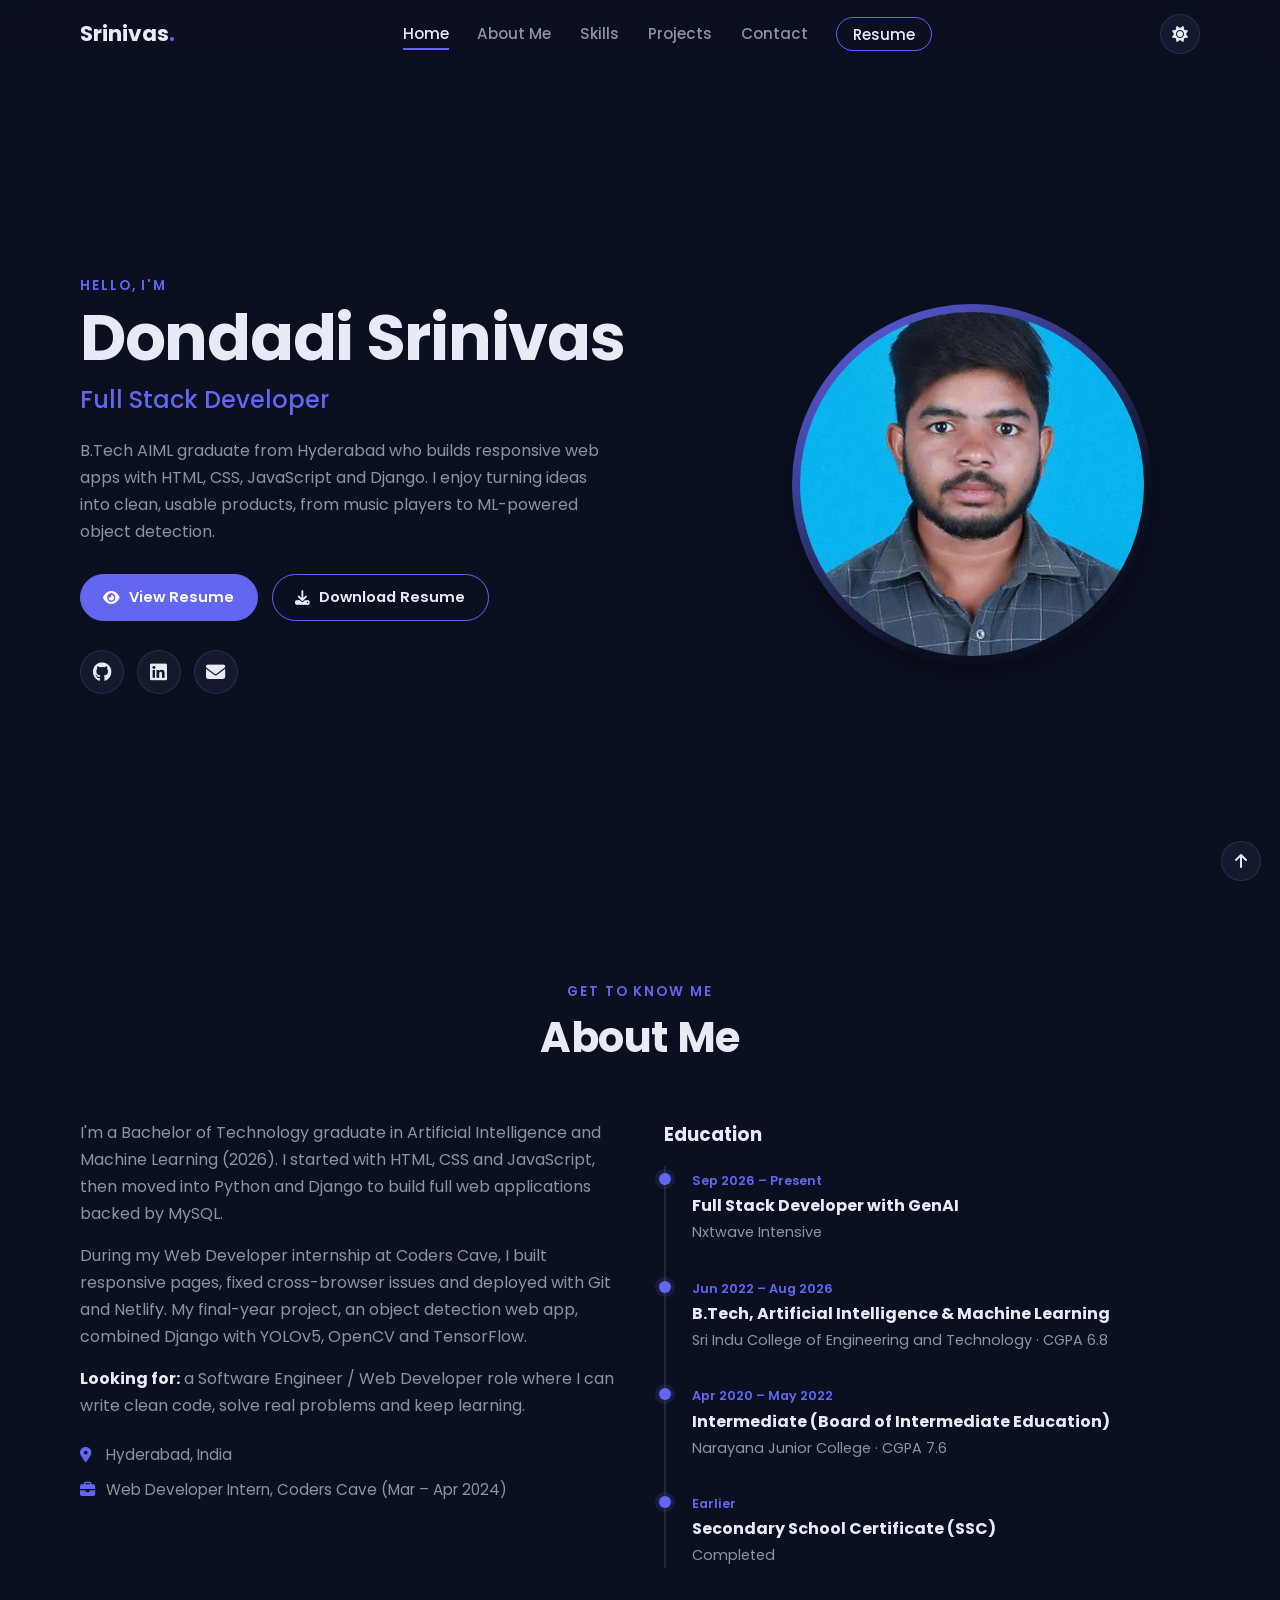
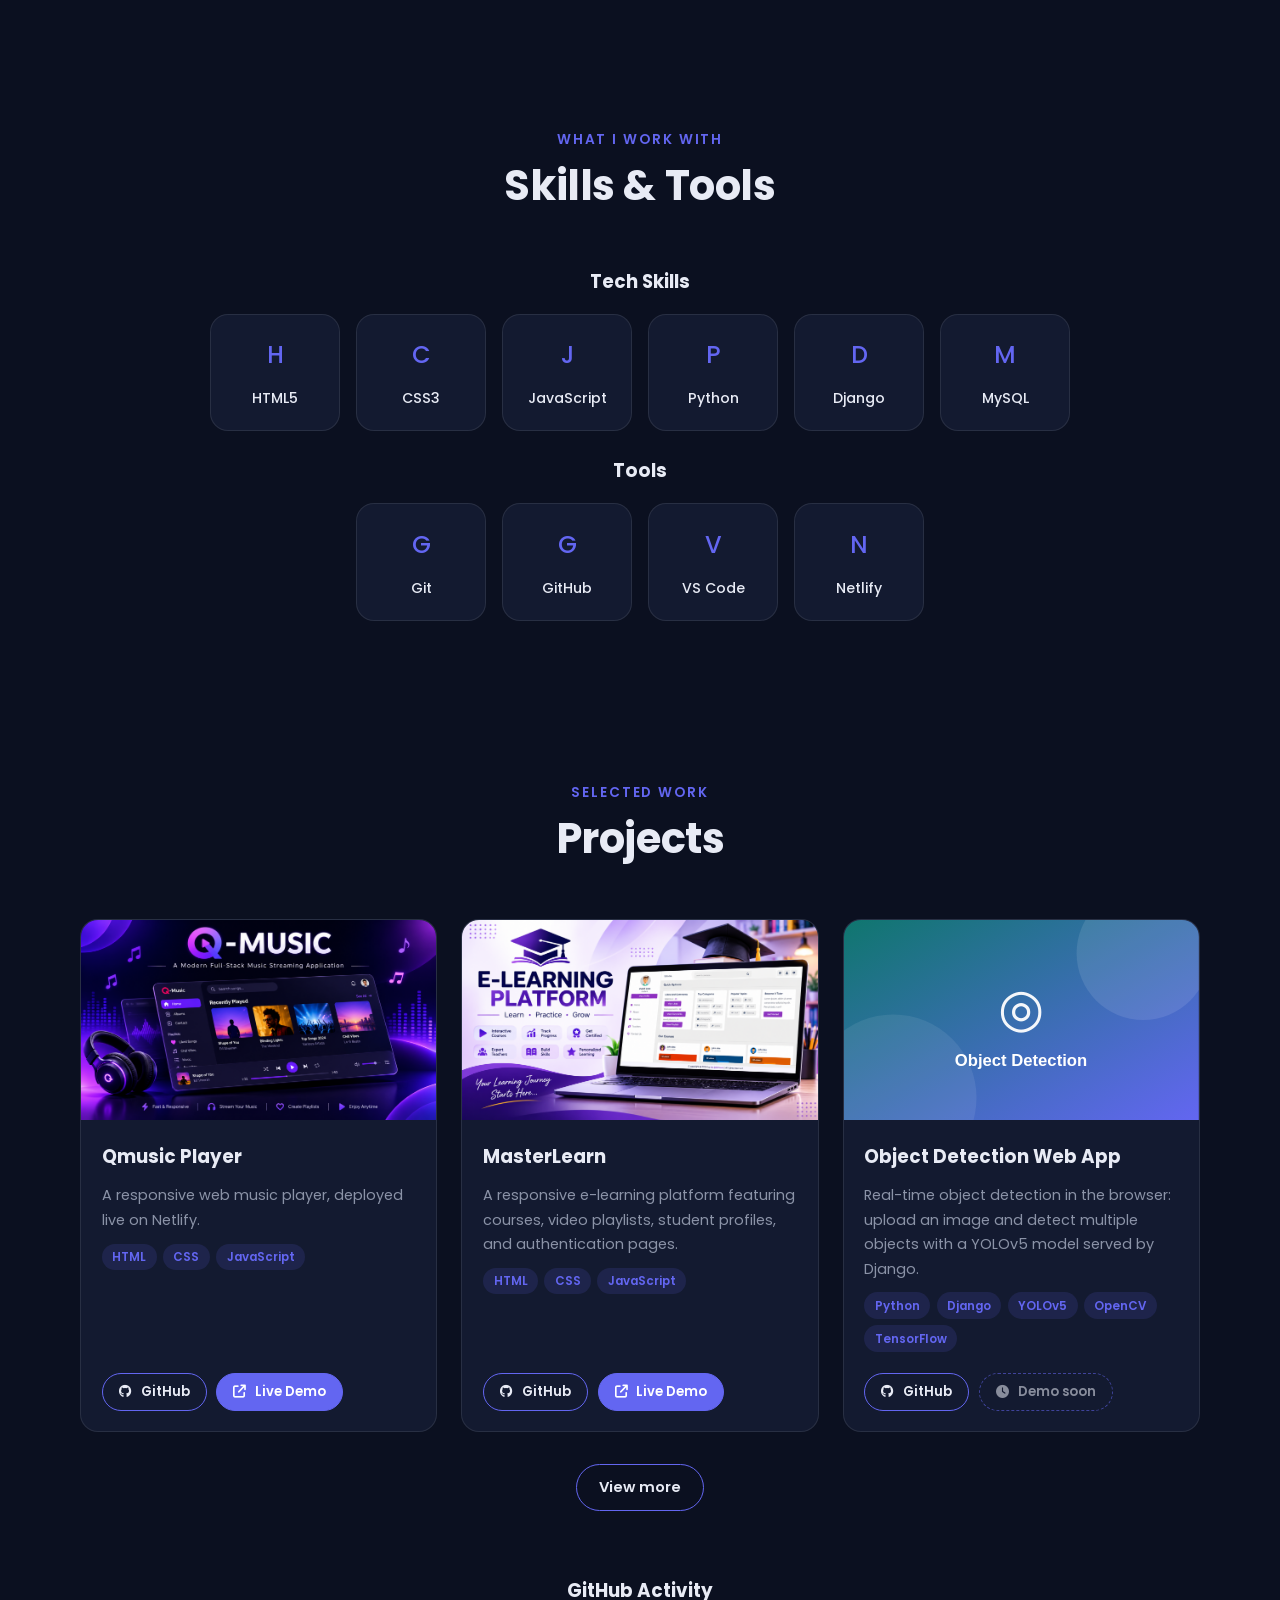
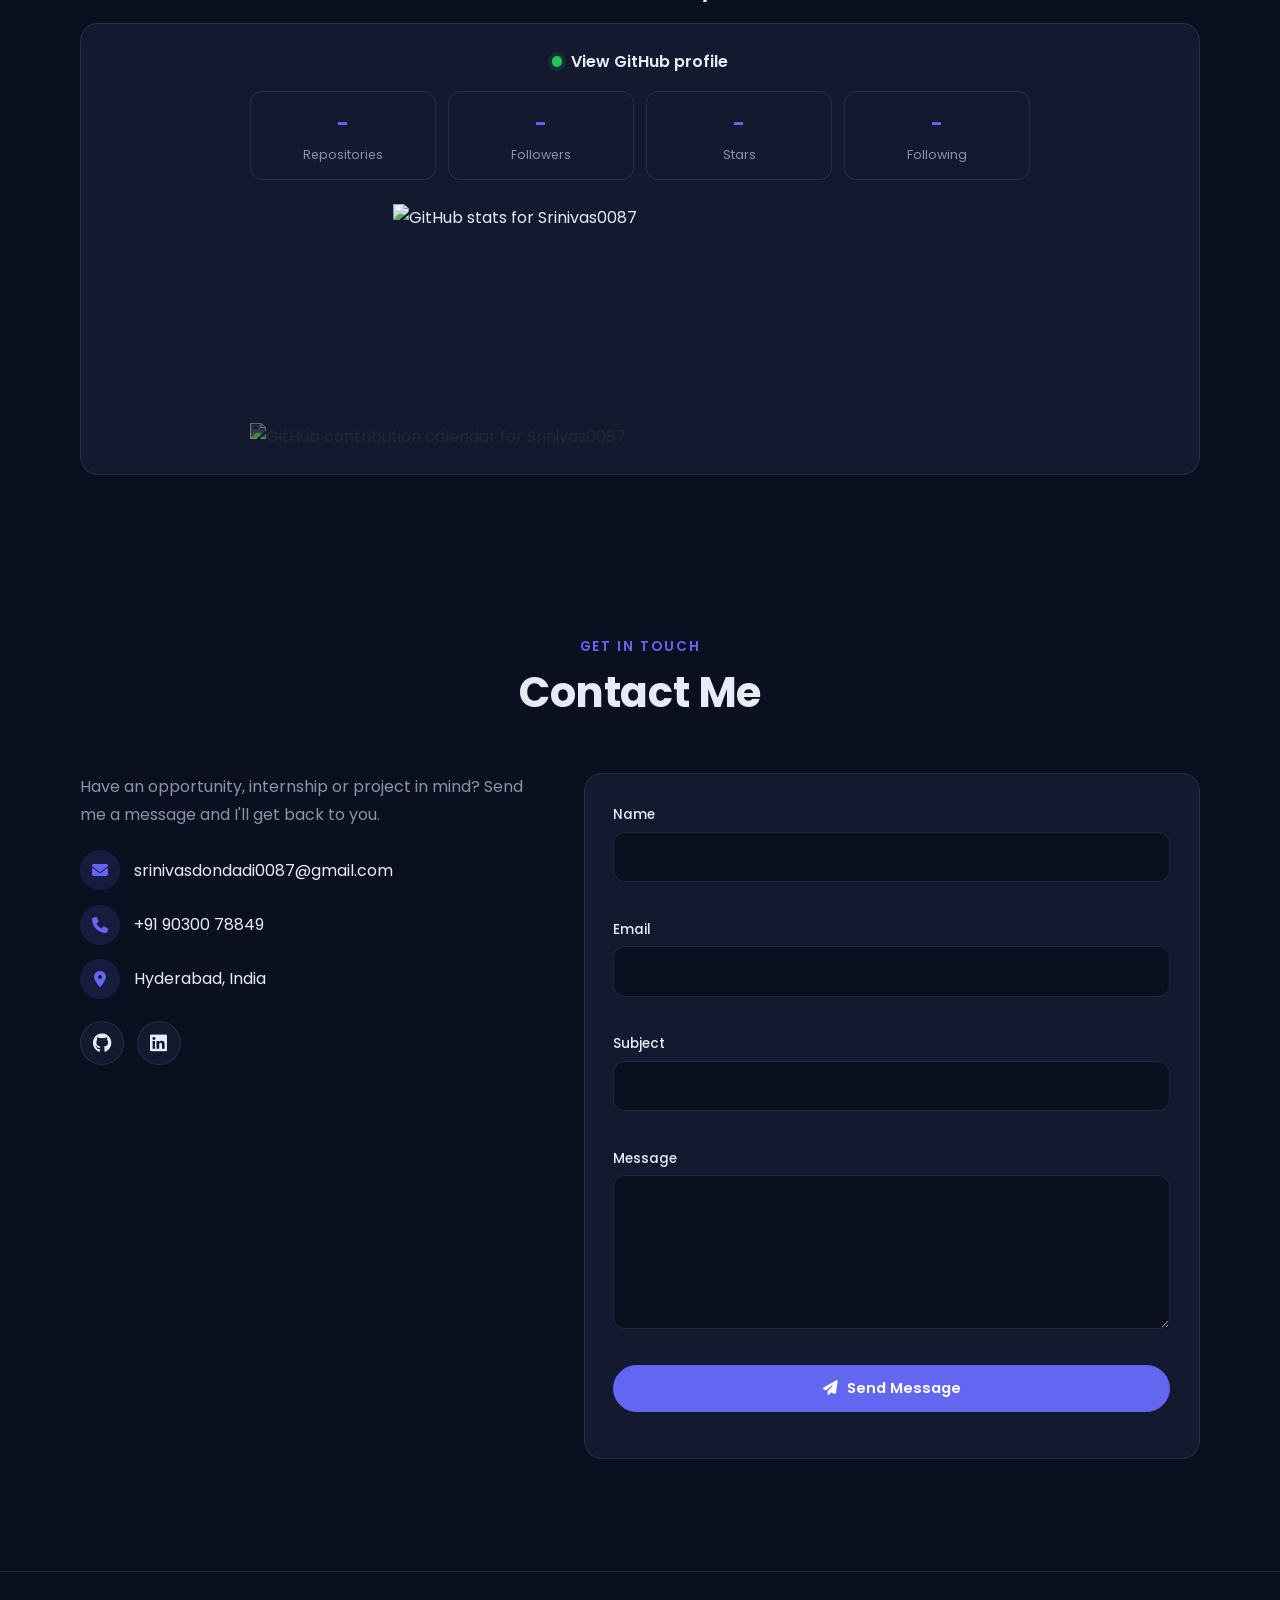
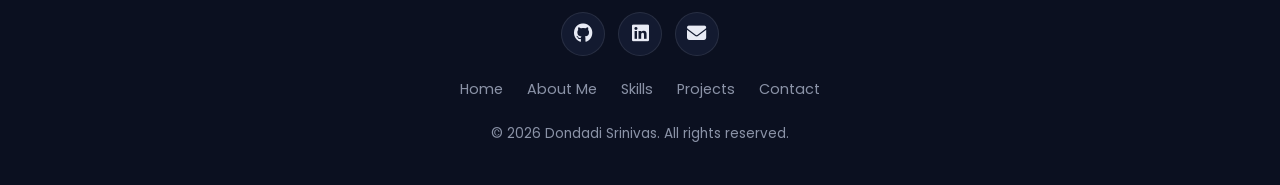
==== commit f5bdbbea: "add the changes in the commite" ====
--- a/PORTFILO/index.html
+++ b/PORTFILO/index.html
@@ -44,7 +44,7 @@
       <div class="hero-text reveal">
         <p class="eyebrow">Hello, I'm</p>
         <h1>Dondadi Srinivas</h1>
-        <p class="role">Frontend &amp; Python Developer</p>
+        <p class="role">Full Stack Developer</p>
         <p class="intro">
           B.Tech AIML graduate from Hyderabad who builds responsive web apps with HTML, CSS, JavaScript and Django.
           I enjoy turning ideas into clean, usable products, from music players to ML-powered object detection.
@@ -82,6 +82,11 @@
           <h3 class="sub">Education</h3>
           <ol class="timeline">
             <li>
+              <span class="when">Sep 2026 – Present</span>
+              <h4>Full Stack Developer with GenAI</h4>
+              <p>Nxtwave Intensive</p>
+            </li>
+            <li>
               <span class="when">Jun 2022 – Aug 2026</span>
               <h4>B.Tech, Artificial Intelligence &amp; Machine Learning</h4>
               <p>Sri Indu College of Engineering and Technology · CGPA 6.8</p>
@@ -118,6 +123,18 @@
 
       <h3 class="sub reveal github-title">GitHub Activity</h3>
       <div class="github reveal">
+        <div class="github-status" aria-live="polite">
+          <a id="github-profile-link" href="https://github.com/Srinivas0087" target="_blank" rel="noopener">
+            <span class="github-live-dot" aria-hidden="true"></span>
+            <span id="github-profile-status">Loading GitHub profile...</span>
+          </a>
+          <div class="github-counters">
+            <div class="github-counter"><strong id="github-repos">-</strong><span>Repositories</span></div>
+            <div class="github-counter"><strong id="github-followers">-</strong><span>Followers</span></div>
+            <div class="github-counter"><strong id="github-stars">-</strong><span>Stars</span></div>
+            <div class="github-counter"><strong id="github-following">-</strong><span>Following</span></div>
+          </div>
+        </div>
         <img id="gh-stats" alt="GitHub stats for Srinivas0087" loading="lazy" width="495" height="195"
              src="https://github-readme-stats.vercel.app/api?username=Srinivas0087&show_icons=true&hide_border=true&bg_color=00000000&title_color=6366f1&icon_color=6366f1&text_color=8b93a7" />
         <img id="gh-calendar" alt="GitHub contribution calendar for Srinivas0087" loading="lazy"
--- a/PORTFILO/style.css
+++ b/PORTFILO/style.css
@@ -17,7 +17,7 @@
   --text: #0f1530;
   --muted: #5b6478;
   --line: rgba(15, 21, 48, 0.1);
-  --shadow: 0 10px 30px rgba(15, 21, 48, 0.08);
+  --shadow: 0 12px 30px rgba(15, 21, 48, 0.24);
 }
 
 *,
@@ -531,6 +531,54 @@
 .github img {
   max-width: 100%;
   height: auto;
+}
+.github-status {
+  width: 100%;
+  max-width: 780px;
+  text-align: center;
+}
+#github-profile-link {
+  display: inline-flex;
+  align-items: center;
+  gap: 0.55rem;
+  color: var(--text);
+  font-weight: 600;
+  text-decoration: none;
+}
+.github-live-dot {
+  width: 0.65rem;
+  height: 0.65rem;
+  border-radius: 50%;
+  background: #22c55e;
+  box-shadow: 0 0 0 4px rgba(34, 197, 94, 0.12);
+}
+.github-counters {
+  display: grid;
+  grid-template-columns: repeat(4, minmax(0, 1fr));
+  gap: 0.75rem;
+  margin-top: 1rem;
+}
+.github-counter {
+  display: flex;
+  flex-direction: column;
+  gap: 0.25rem;
+  padding: 0.85rem 0.5rem;
+  border: 1px solid var(--line);
+  border-radius: 0.75rem;
+  background: var(--surface-2);
+}
+.github-counter strong {
+  color: var(--accent);
+  font-size: 1.25rem;
+}
+.github-counter span {
+  color: var(--muted);
+  font-size: 0.78rem;
+}
+@media (max-width: 520px) {
+  .github-counters {
+    grid-template-columns: repeat(2, minmax(0, 1fr));
+  }
 }
 #gh-calendar {
   width: 100%;
@@ -800,3 +848,10 @@
 :root[data-theme="dark"] .chip img.adapt {
   filter: invert(1) brightness(1.1);
 }
+
+:root[data-theme="light"] .chip,
+:root[data-theme="light"] .card,
+:root[data-theme="light"] .github,
+:root[data-theme="light"] .form {
+  box-shadow: var(--shadow);
+}
